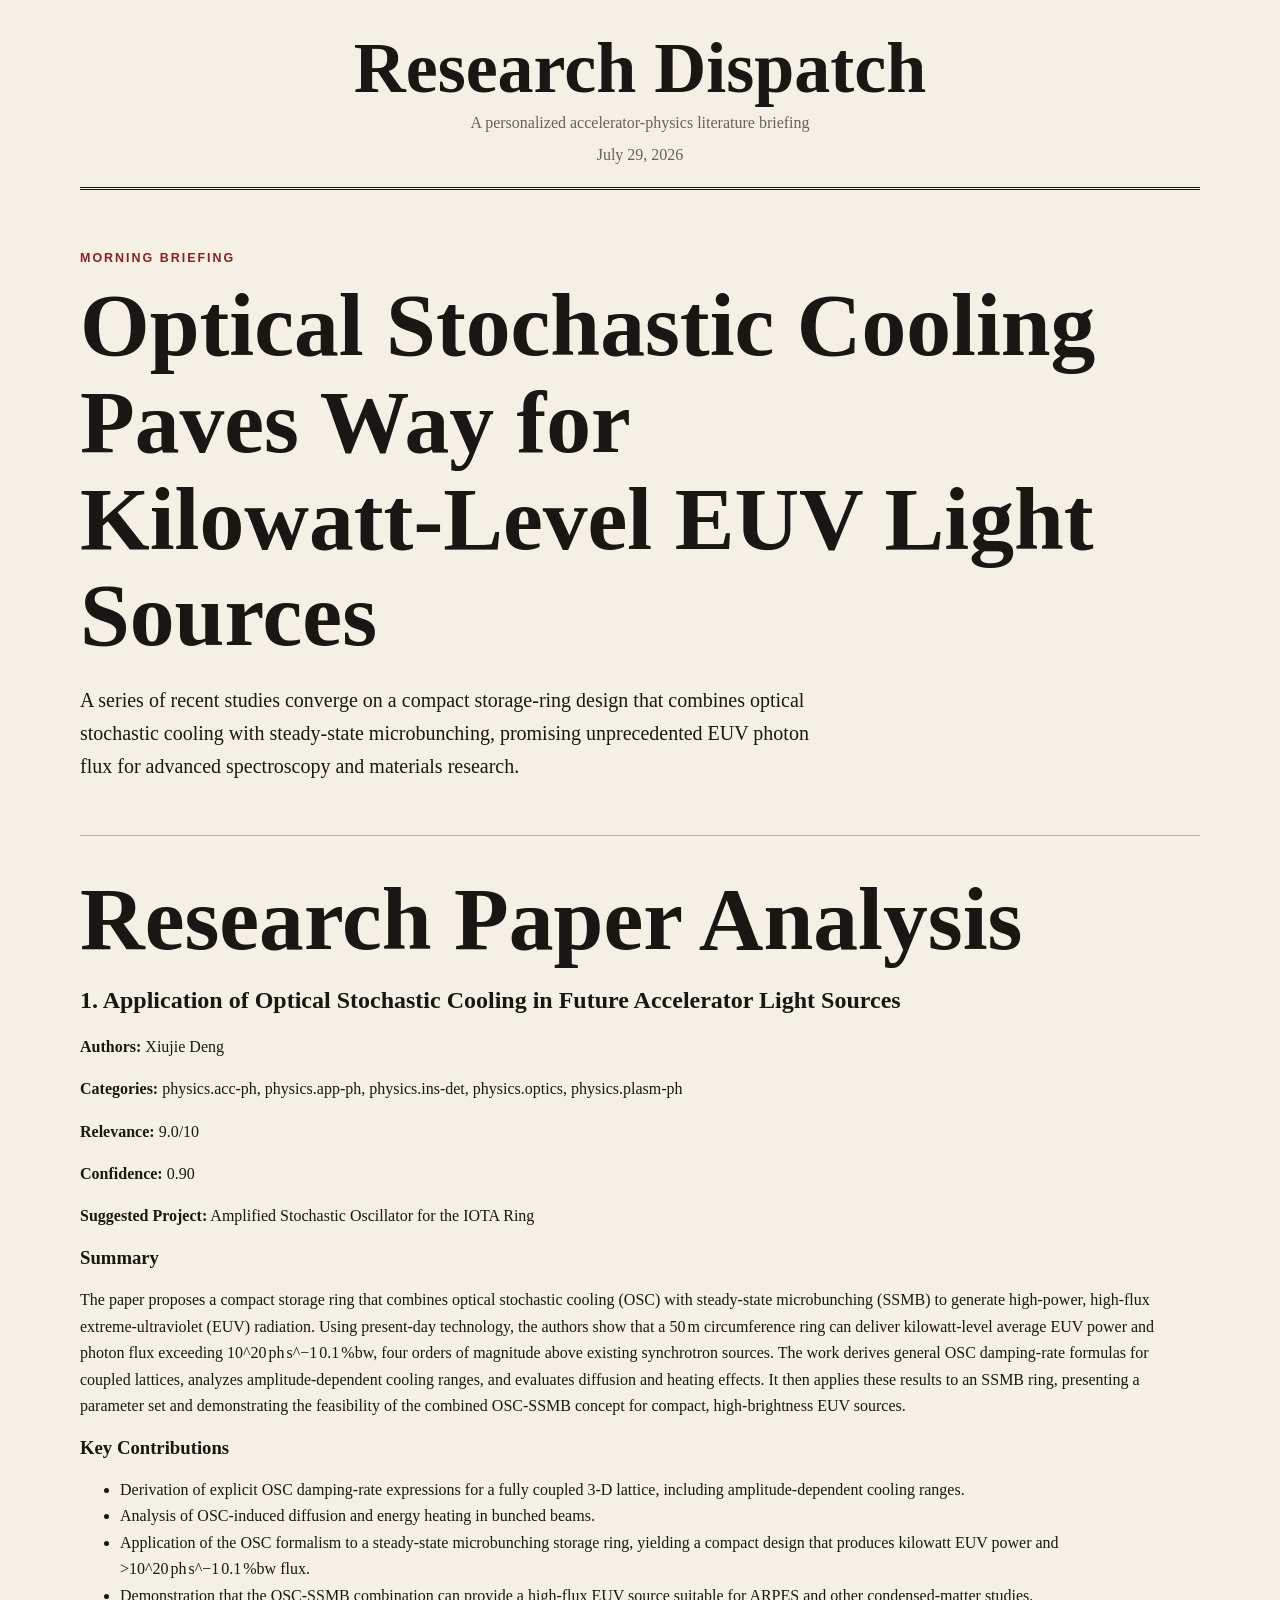
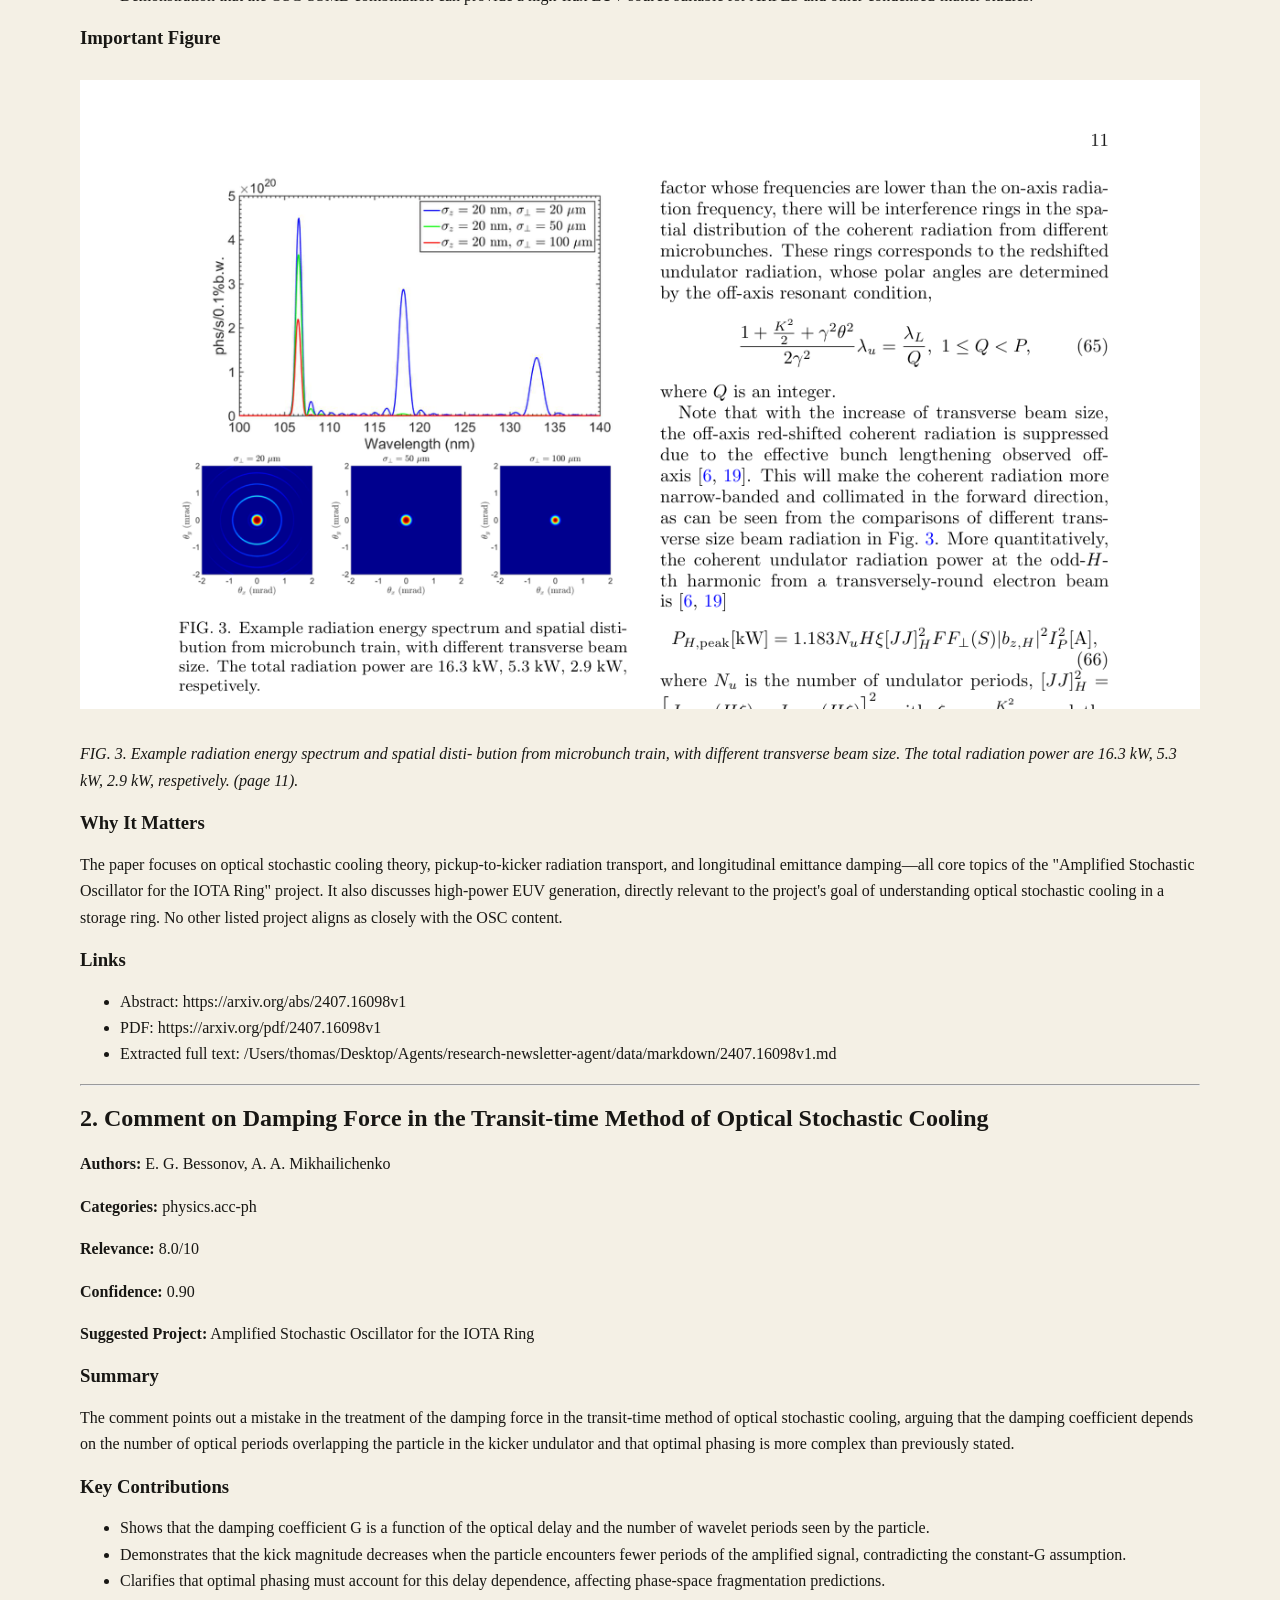
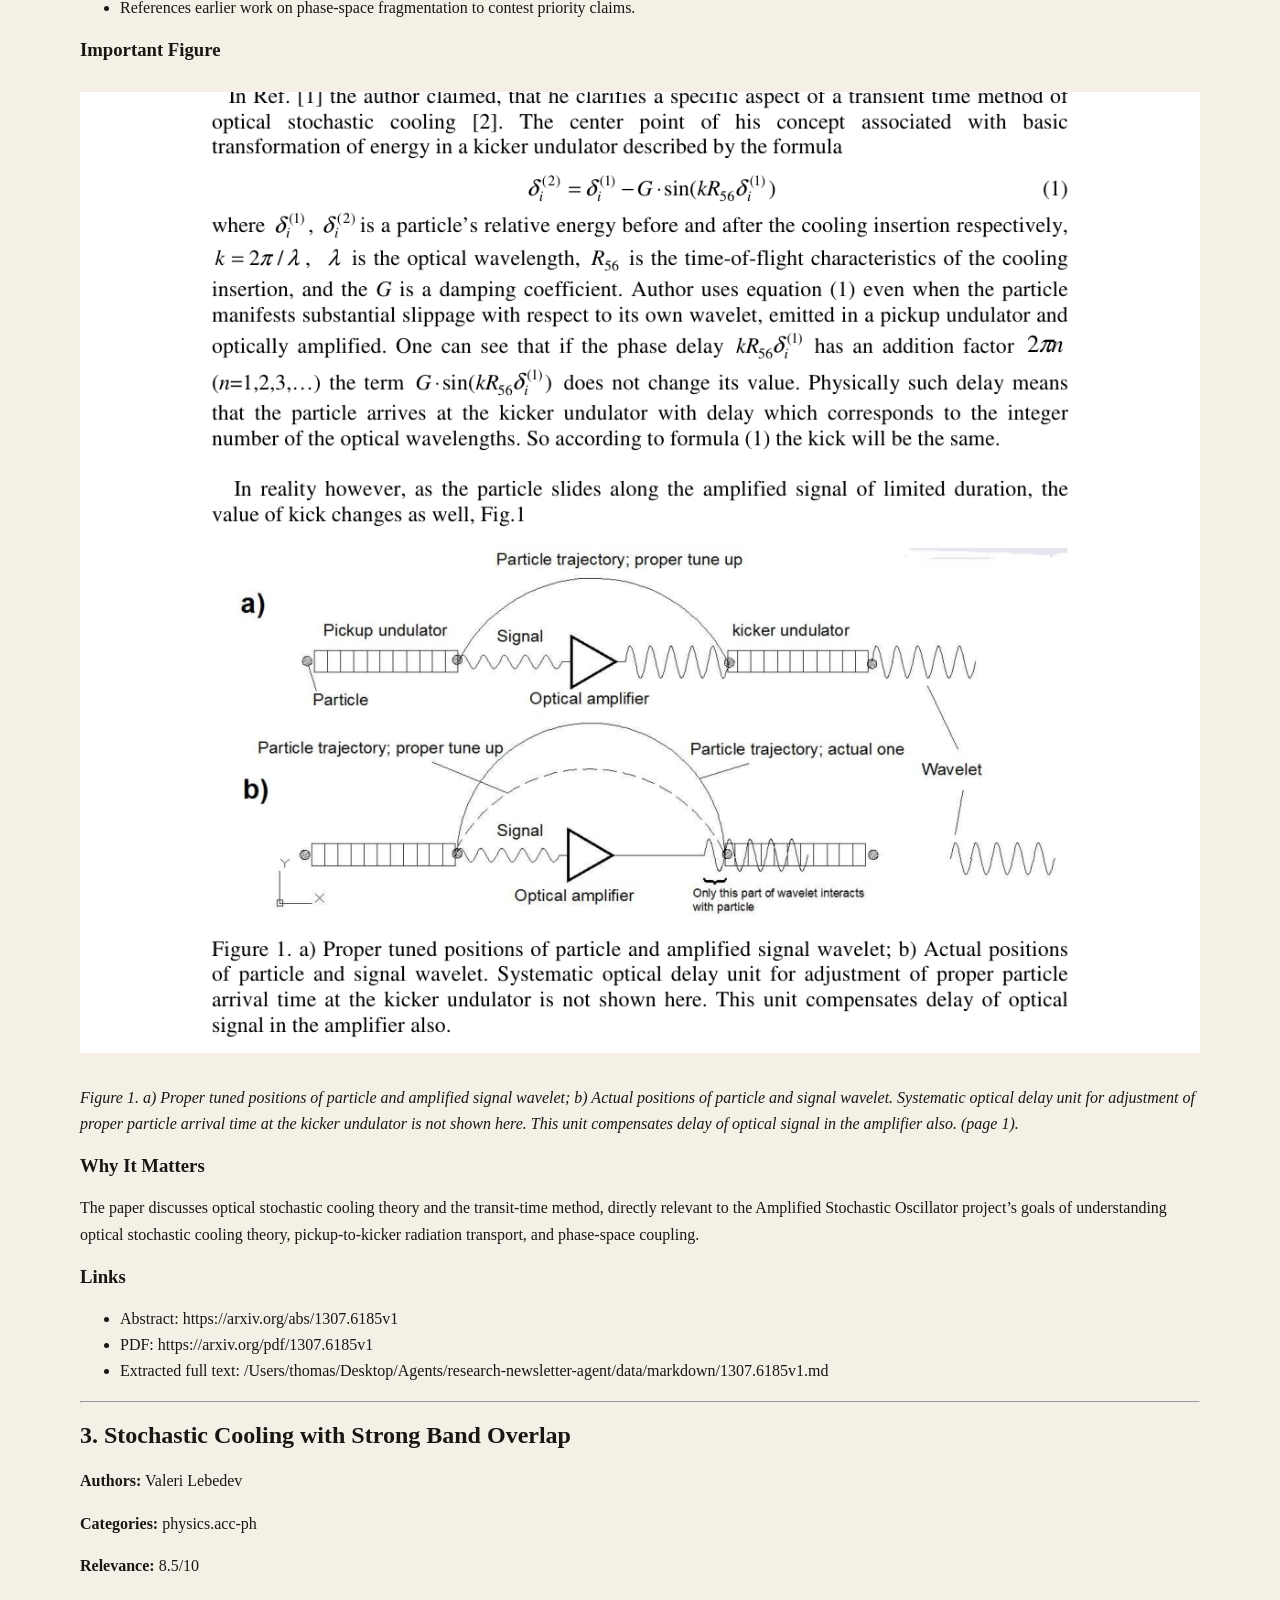
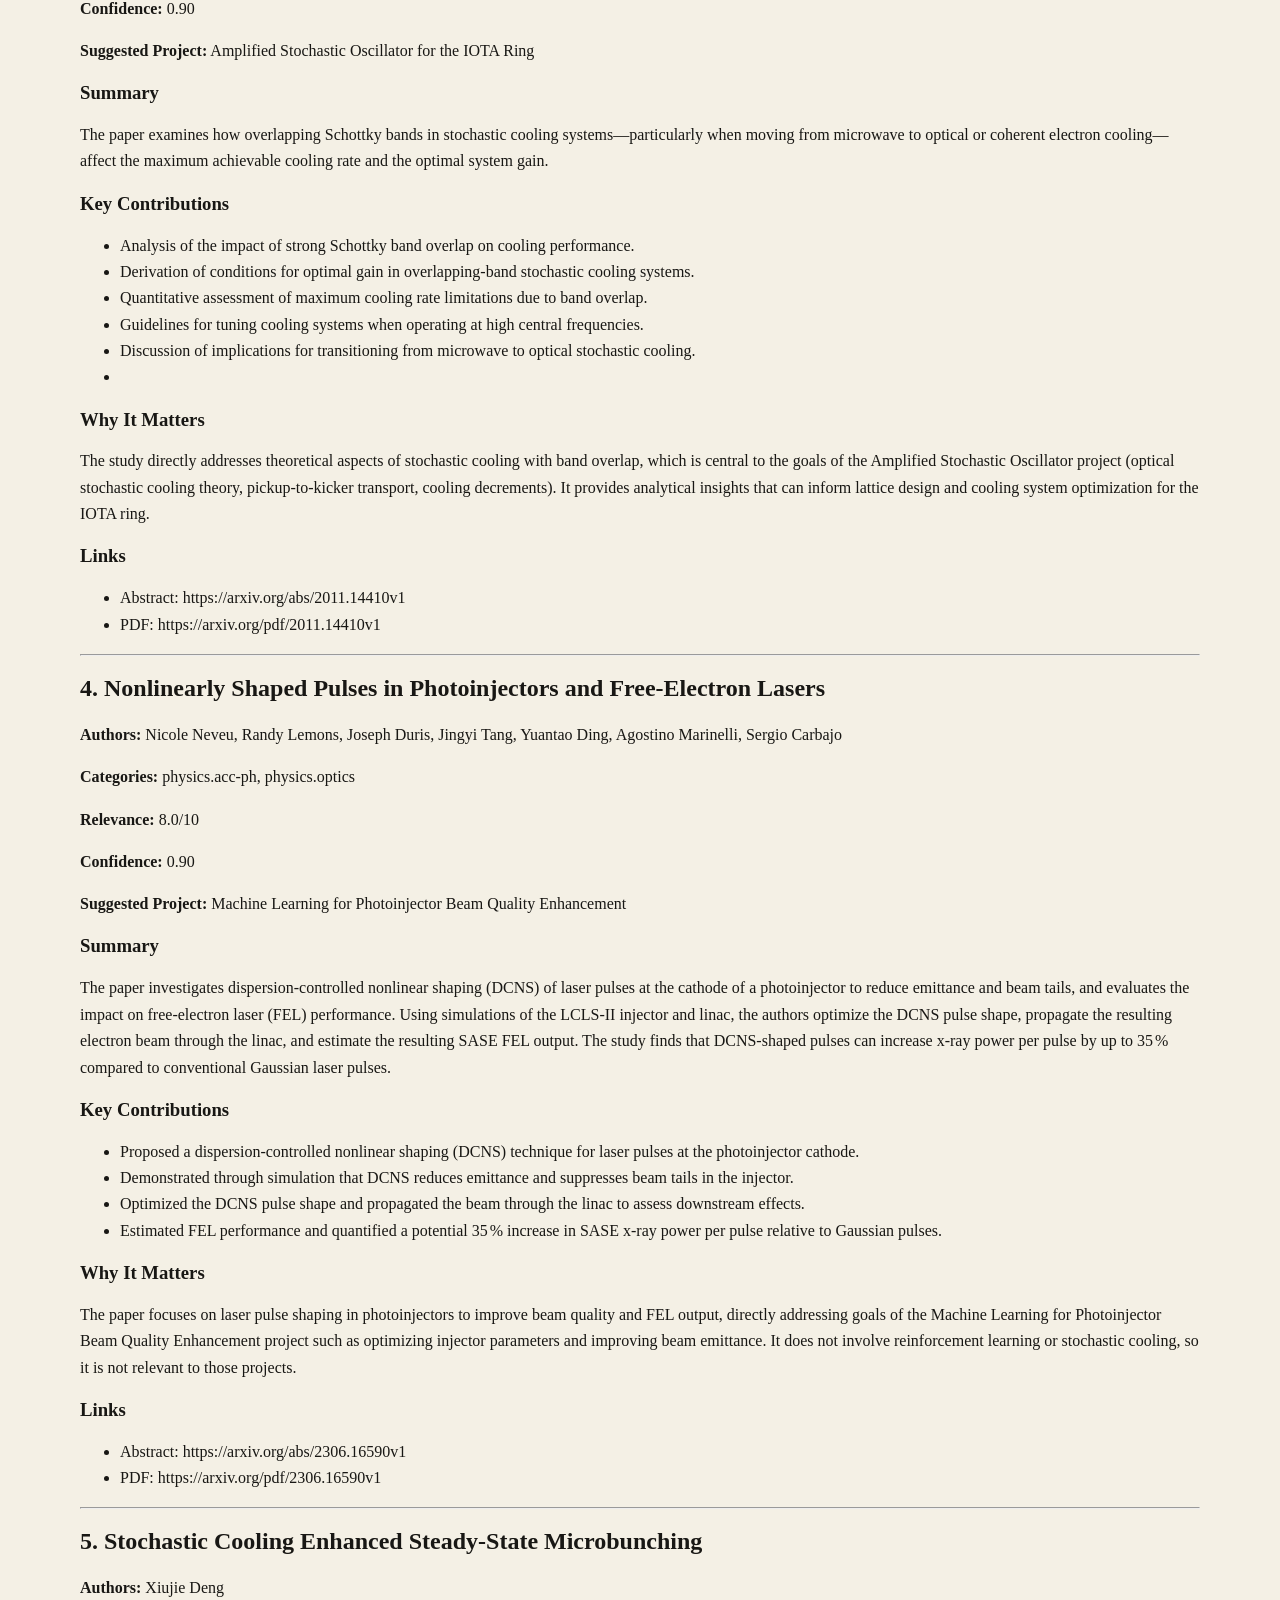
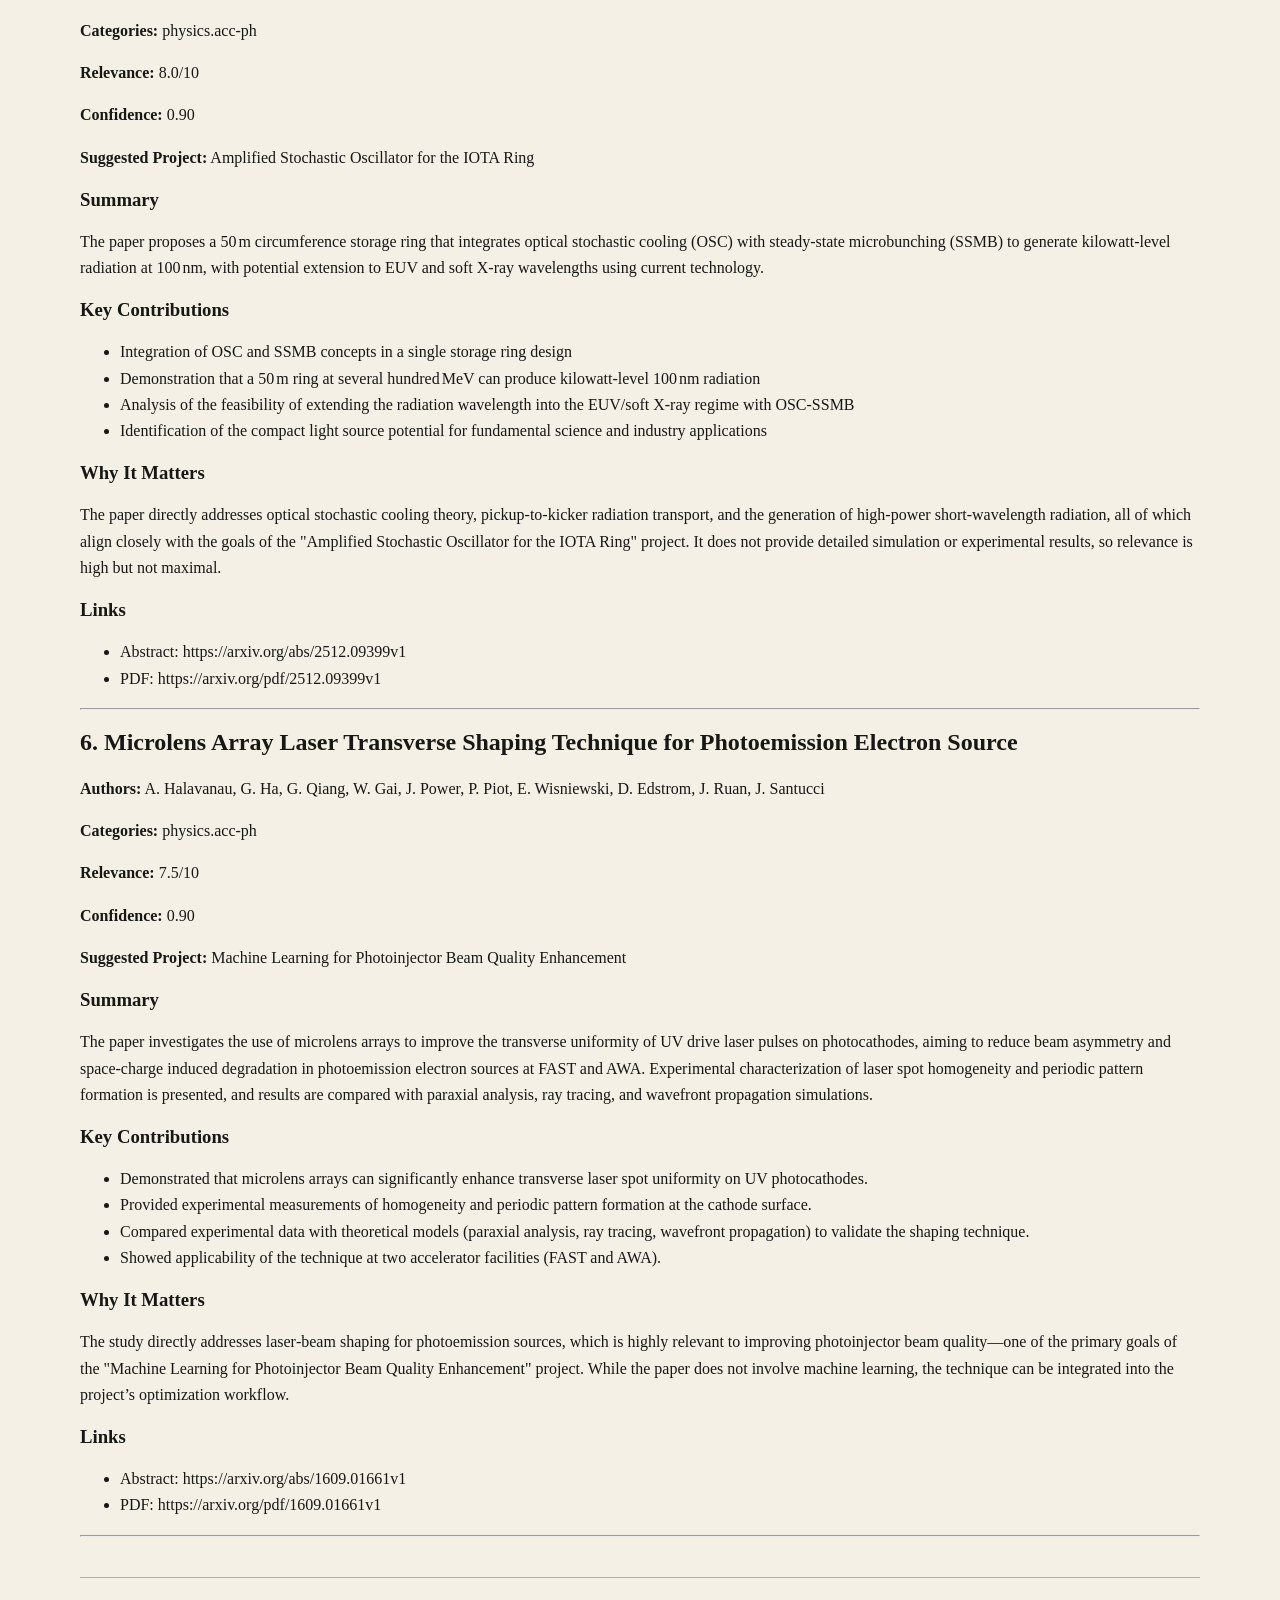
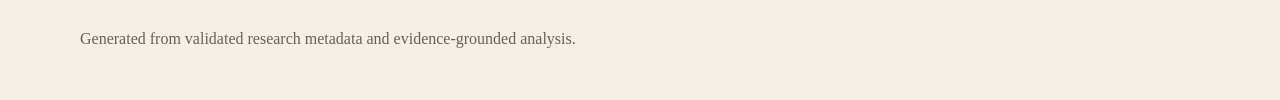
==== newsletter/index.html @ b687a122 "Publish research newsletter" ====
<!doctype html>
<html lang="en">
<head>
  <meta charset="utf-8">
  <meta name="viewport" content="width=device-width, initial-scale=1">
  <meta name="description" content="A series of recent studies converge on a compact storage‑ring design that combines optical stochastic cooling with steady‑state microbunching, promising unprecedented EUV photon flux for advanced spectroscopy and materials research.">
  <title>Optical Stochastic Cooling Paves Way for Kilowatt‑Level EUV Light Sources — Research Dispatch</title>
  <link rel="stylesheet" href="assets/themes/newsprint.css">
</head>
<body class="layout-briefing">
  <header class="masthead">
    <a class="publication-name" href="index.html">Research Dispatch</a>
    <p>A personalized accelerator-physics literature briefing</p>
    <time datetime="2026-07-29">July 29, 2026</time>
  </header>
  <main>
    
<section class="briefing-heading">
  <p class="kicker">Morning Briefing</p>
  <h1>Optical Stochastic Cooling Paves Way for Kilowatt‑Level EUV Light Sources</h1>
  <p class="deck">A series of recent studies converge on a compact storage‑ring design that combines optical stochastic cooling with steady‑state microbunching, promising unprecedented EUV photon flux for advanced spectroscopy and materials research.</p>
</section>
<article class="report-content briefing-report"><h1>Research Paper Analysis</h1>
<h2>1. Application of Optical Stochastic Cooling in Future Accelerator Light Sources</h2>
<p><strong>Authors:</strong> Xiujie Deng</p>
<p><strong>Categories:</strong> physics.acc-ph, physics.app-ph, physics.ins-det, physics.optics, physics.plasm-ph</p>
<p><strong>Relevance:</strong> 9.0/10</p>
<p><strong>Confidence:</strong> 0.90</p>
<p><strong>Suggested Project:</strong> Amplified Stochastic Oscillator for the IOTA Ring</p>
<h3>Summary</h3>
<p>The paper proposes a compact storage ring that combines optical stochastic cooling (OSC) with steady‑state microbunching (SSMB) to generate high‑power, high‑flux extreme‑ultraviolet (EUV) radiation. Using present‑day technology, the authors show that a 50 m circumference ring can deliver kilowatt‑level average EUV power and photon flux exceeding 10^20 ph s^−1 0.1 %bw, four orders of magnitude above existing synchrotron sources. The work derives general OSC damping‑rate formulas for coupled lattices, analyzes amplitude‑dependent cooling ranges, and evaluates diffusion and heating effects. It then applies these results to an SSMB ring, presenting a parameter set and demonstrating the feasibility of the combined OSC‑SSMB concept for compact, high‑brightness EUV sources.</p>
<h3>Key Contributions</h3>
<ul>
<li>Derivation of explicit OSC damping‑rate expressions for a fully coupled 3‑D lattice, including amplitude‑dependent cooling ranges.</li>
<li>Analysis of OSC‑induced diffusion and energy heating in bunched beams.</li>
<li>Application of the OSC formalism to a steady‑state microbunching storage ring, yielding a compact design that produces kilowatt EUV power and &gt;10^20 ph s^−1 0.1 %bw flux.</li>
<li>Demonstration that the OSC‑SSMB combination can provide a high‑flux EUV source suitable for ARPES and other condensed‑matter studies.</li>
</ul>
<h3>Important Figure</h3>
<p><img alt="FIG. 3. Example radiation energy spectrum and spatial disti- bution from microbunch train, with different transverse beam size. The total radiation power are 16.3 kW, 5.3 kW, 2.9 kW, respetively." src="assets/2407.16098v1/important_figure.png" /></p>
<p><em>FIG. 3. Example radiation energy spectrum and spatial disti- bution from microbunch train, with different transverse beam size. The total radiation power are 16.3 kW, 5.3 kW, 2.9 kW, respetively. (page 11).</em></p>
<h3>Why It Matters</h3>
<p>The paper focuses on optical stochastic cooling theory, pickup‑to‑kicker radiation transport, and longitudinal emittance damping—all core topics of the &quot;Amplified Stochastic Oscillator for the IOTA Ring&quot; project. It also discusses high‑power EUV generation, directly relevant to the project&#x27;s goal of understanding optical stochastic cooling in a storage ring. No other listed project aligns as closely with the OSC content.</p>
<h3>Links</h3>
<ul>
<li>Abstract: https://arxiv.org/abs/2407.16098v1</li>
<li>PDF: https://arxiv.org/pdf/2407.16098v1</li>
<li>Extracted full text: /Users/thomas/Desktop/Agents/research-newsletter-agent/data/markdown/2407.16098v1.md</li>
</ul>
<hr />
<h2>2. Comment on Damping Force in the Transit-time Method of Optical Stochastic Cooling</h2>
<p><strong>Authors:</strong> E. G. Bessonov, A. A. Mikhailichenko</p>
<p><strong>Categories:</strong> physics.acc-ph</p>
<p><strong>Relevance:</strong> 8.0/10</p>
<p><strong>Confidence:</strong> 0.90</p>
<p><strong>Suggested Project:</strong> Amplified Stochastic Oscillator for the IOTA Ring</p>
<h3>Summary</h3>
<p>The comment points out a mistake in the treatment of the damping force in the transit‑time method of optical stochastic cooling, arguing that the damping coefficient depends on the number of optical periods overlapping the particle in the kicker undulator and that optimal phasing is more complex than previously stated.</p>
<h3>Key Contributions</h3>
<ul>
<li>Shows that the damping coefficient G is a function of the optical delay and the number of wavelet periods seen by the particle.</li>
<li>Demonstrates that the kick magnitude decreases when the particle encounters fewer periods of the amplified signal, contradicting the constant‑G assumption.</li>
<li>Clarifies that optimal phasing must account for this delay dependence, affecting phase‑space fragmentation predictions.</li>
<li>References earlier work on phase‑space fragmentation to contest priority claims.</li>
</ul>
<h3>Important Figure</h3>
<p><img alt="Figure 1. a) Proper tuned positions of particle and amplified signal wavelet; b) Actual positions of particle and signal wavelet. Systematic optical delay unit for adjustment of proper particle arrival time at the kicker undulator is not shown here. This unit compensates delay of optical signal in the amplifier also." src="assets/1307.6185v1/important_figure.png" /></p>
<p><em>Figure 1. a) Proper tuned positions of particle and amplified signal wavelet; b) Actual positions of particle and signal wavelet. Systematic optical delay unit for adjustment of proper particle arrival time at the kicker undulator is not shown here. This unit compensates delay of optical signal in the amplifier also. (page 1).</em></p>
<h3>Why It Matters</h3>
<p>The paper discusses optical stochastic cooling theory and the transit‑time method, directly relevant to the Amplified Stochastic Oscillator project’s goals of understanding optical stochastic cooling theory, pickup‑to‑kicker radiation transport, and phase‑space coupling.</p>
<h3>Links</h3>
<ul>
<li>Abstract: https://arxiv.org/abs/1307.6185v1</li>
<li>PDF: https://arxiv.org/pdf/1307.6185v1</li>
<li>Extracted full text: /Users/thomas/Desktop/Agents/research-newsletter-agent/data/markdown/1307.6185v1.md</li>
</ul>
<hr />
<h2>3. Stochastic Cooling with Strong Band Overlap</h2>
<p><strong>Authors:</strong> Valeri Lebedev</p>
<p><strong>Categories:</strong> physics.acc-ph</p>
<p><strong>Relevance:</strong> 8.5/10</p>
<p><strong>Confidence:</strong> 0.90</p>
<p><strong>Suggested Project:</strong> Amplified Stochastic Oscillator for the IOTA Ring</p>
<h3>Summary</h3>
<p>The paper examines how overlapping Schottky bands in stochastic cooling systems—particularly when moving from microwave to optical or coherent electron cooling—affect the maximum achievable cooling rate and the optimal system gain.</p>
<h3>Key Contributions</h3>
<ul>
<li>Analysis of the impact of strong Schottky band overlap on cooling performance.</li>
<li>Derivation of conditions for optimal gain in overlapping-band stochastic cooling systems.</li>
<li>Quantitative assessment of maximum cooling rate limitations due to band overlap.</li>
<li>Guidelines for tuning cooling systems when operating at high central frequencies.</li>
<li>Discussion of implications for transitioning from microwave to optical stochastic cooling.</li>
<li></li>
</ul>
<h3>Why It Matters</h3>
<p>The study directly addresses theoretical aspects of stochastic cooling with band overlap, which is central to the goals of the Amplified Stochastic Oscillator project (optical stochastic cooling theory, pickup‑to‑kicker transport, cooling decrements). It provides analytical insights that can inform lattice design and cooling system optimization for the IOTA ring.</p>
<h3>Links</h3>
<ul>
<li>Abstract: https://arxiv.org/abs/2011.14410v1</li>
<li>PDF: https://arxiv.org/pdf/2011.14410v1</li>
</ul>
<hr />
<h2>4. Nonlinearly Shaped Pulses in Photoinjectors and Free-Electron Lasers</h2>
<p><strong>Authors:</strong> Nicole Neveu, Randy Lemons, Joseph Duris, Jingyi Tang, Yuantao Ding, Agostino Marinelli, Sergio Carbajo</p>
<p><strong>Categories:</strong> physics.acc-ph, physics.optics</p>
<p><strong>Relevance:</strong> 8.0/10</p>
<p><strong>Confidence:</strong> 0.90</p>
<p><strong>Suggested Project:</strong> Machine Learning for Photoinjector Beam Quality Enhancement</p>
<h3>Summary</h3>
<p>The paper investigates dispersion‑controlled nonlinear shaping (DCNS) of laser pulses at the cathode of a photoinjector to reduce emittance and beam tails, and evaluates the impact on free‑electron laser (FEL) performance. Using simulations of the LCLS‑II injector and linac, the authors optimize the DCNS pulse shape, propagate the resulting electron beam through the linac, and estimate the resulting SASE FEL output. The study finds that DCNS‑shaped pulses can increase x‑ray power per pulse by up to 35 % compared to conventional Gaussian laser pulses.</p>
<h3>Key Contributions</h3>
<ul>
<li>Proposed a dispersion‑controlled nonlinear shaping (DCNS) technique for laser pulses at the photoinjector cathode.</li>
<li>Demonstrated through simulation that DCNS reduces emittance and suppresses beam tails in the injector.</li>
<li>Optimized the DCNS pulse shape and propagated the beam through the linac to assess downstream effects.</li>
<li>Estimated FEL performance and quantified a potential 35 % increase in SASE x‑ray power per pulse relative to Gaussian pulses.</li>
</ul>
<h3>Why It Matters</h3>
<p>The paper focuses on laser pulse shaping in photoinjectors to improve beam quality and FEL output, directly addressing goals of the Machine Learning for Photoinjector Beam Quality Enhancement project such as optimizing injector parameters and improving beam emittance. It does not involve reinforcement learning or stochastic cooling, so it is not relevant to those projects.</p>
<h3>Links</h3>
<ul>
<li>Abstract: https://arxiv.org/abs/2306.16590v1</li>
<li>PDF: https://arxiv.org/pdf/2306.16590v1</li>
</ul>
<hr />
<h2>5. Stochastic Cooling Enhanced Steady-State Microbunching</h2>
<p><strong>Authors:</strong> Xiujie Deng</p>
<p><strong>Categories:</strong> physics.acc-ph</p>
<p><strong>Relevance:</strong> 8.0/10</p>
<p><strong>Confidence:</strong> 0.90</p>
<p><strong>Suggested Project:</strong> Amplified Stochastic Oscillator for the IOTA Ring</p>
<h3>Summary</h3>
<p>The paper proposes a 50 m circumference storage ring that integrates optical stochastic cooling (OSC) with steady‑state microbunching (SSMB) to generate kilowatt‑level radiation at 100 nm, with potential extension to EUV and soft X‑ray wavelengths using current technology.</p>
<h3>Key Contributions</h3>
<ul>
<li>Integration of OSC and SSMB concepts in a single storage ring design</li>
<li>Demonstration that a 50 m ring at several hundred MeV can produce kilowatt‑level 100 nm radiation</li>
<li>Analysis of the feasibility of extending the radiation wavelength into the EUV/soft X‑ray regime with OSC‑SSMB</li>
<li>Identification of the compact light source potential for fundamental science and industry applications</li>
</ul>
<h3>Why It Matters</h3>
<p>The paper directly addresses optical stochastic cooling theory, pickup‑to‑kicker radiation transport, and the generation of high‑power short‑wavelength radiation, all of which align closely with the goals of the &quot;Amplified Stochastic Oscillator for the IOTA Ring&quot; project. It does not provide detailed simulation or experimental results, so relevance is high but not maximal.</p>
<h3>Links</h3>
<ul>
<li>Abstract: https://arxiv.org/abs/2512.09399v1</li>
<li>PDF: https://arxiv.org/pdf/2512.09399v1</li>
</ul>
<hr />
<h2>6. Microlens Array Laser Transverse Shaping Technique for Photoemission Electron Source</h2>
<p><strong>Authors:</strong> A. Halavanau, G. Ha, G. Qiang, W. Gai, J. Power, P. Piot, E. Wisniewski, D. Edstrom, J. Ruan, J. Santucci</p>
<p><strong>Categories:</strong> physics.acc-ph</p>
<p><strong>Relevance:</strong> 7.5/10</p>
<p><strong>Confidence:</strong> 0.90</p>
<p><strong>Suggested Project:</strong> Machine Learning for Photoinjector Beam Quality Enhancement</p>
<h3>Summary</h3>
<p>The paper investigates the use of microlens arrays to improve the transverse uniformity of UV drive laser pulses on photocathodes, aiming to reduce beam asymmetry and space‑charge induced degradation in photoemission electron sources at FAST and AWA. Experimental characterization of laser spot homogeneity and periodic pattern formation is presented, and results are compared with paraxial analysis, ray tracing, and wavefront propagation simulations.</p>
<h3>Key Contributions</h3>
<ul>
<li>Demonstrated that microlens arrays can significantly enhance transverse laser spot uniformity on UV photocathodes.</li>
<li>Provided experimental measurements of homogeneity and periodic pattern formation at the cathode surface.</li>
<li>Compared experimental data with theoretical models (paraxial analysis, ray tracing, wavefront propagation) to validate the shaping technique.</li>
<li>Showed applicability of the technique at two accelerator facilities (FAST and AWA).</li>
</ul>
<h3>Why It Matters</h3>
<p>The study directly addresses laser‑beam shaping for photoemission sources, which is highly relevant to improving photoinjector beam quality—one of the primary goals of the &quot;Machine Learning for Photoinjector Beam Quality Enhancement&quot; project. While the paper does not involve machine learning, the technique can be integrated into the project’s optimization workflow.</p>
<h3>Links</h3>
<ul>
<li>Abstract: https://arxiv.org/abs/1609.01661v1</li>
<li>PDF: https://arxiv.org/pdf/1609.01661v1</li>
</ul>
<hr /></article>

  </main>
  <footer>
    <p>Generated from validated research metadata and evidence-grounded analysis.</p>
  </footer>
</body>
</html>
---- newsletter/assets/themes/newsprint.css ----
:root{--paper:#f4f0e5;--ink:#181714;--muted:#686158;--accent:#8d1f1f;--rule:#b8afa2;--headline:Georgia,"Times New Roman",serif;--body:Georgia,"Times New Roman",serif}
*{box-sizing:border-box}body{margin:0;background:var(--paper);color:var(--ink);font-family:var(--body);line-height:1.65}.masthead,main,footer{width:min(1120px,92vw);margin:auto}.masthead{padding:2rem 0 1.2rem;border-bottom:3px double var(--ink);text-align:center}.publication-name{color:var(--ink);font:700 clamp(2rem,6vw,4.5rem)/1 var(--headline);text-decoration:none}.masthead p,.masthead time{color:var(--muted);margin:.35rem}.edition-heading,.feature-heading,.briefing-heading{padding:3rem 0 2rem;border-bottom:1px solid var(--rule)}h1,h2,h3{font-family:var(--headline);line-height:1.08}h1{font-size:clamp(2.5rem,7vw,6rem);margin:.2rem 0}.deck{font-size:1.25rem;max-width:760px}.kicker{color:var(--accent);font:bold .78rem sans-serif;letter-spacing:.16em;text-transform:uppercase}.report-content{padding:2rem 0}.report-content img{display:block;max-width:100%;height:auto;margin:2rem auto}.report-content a{color:var(--accent)}blockquote{border-left:5px solid var(--accent);font-size:1.5rem;margin:2rem 0;padding:1rem 2rem}.classic-columns>p{max-width:760px}footer{border-top:1px solid var(--rule);color:var(--muted);padding:2rem 0}@media(min-width:900px){.classic-columns{column-count:2;column-gap:3rem}.classic-columns h1,.classic-columns h2,.classic-columns h3,.classic-columns img,.classic-columns hr{column-span:all}}
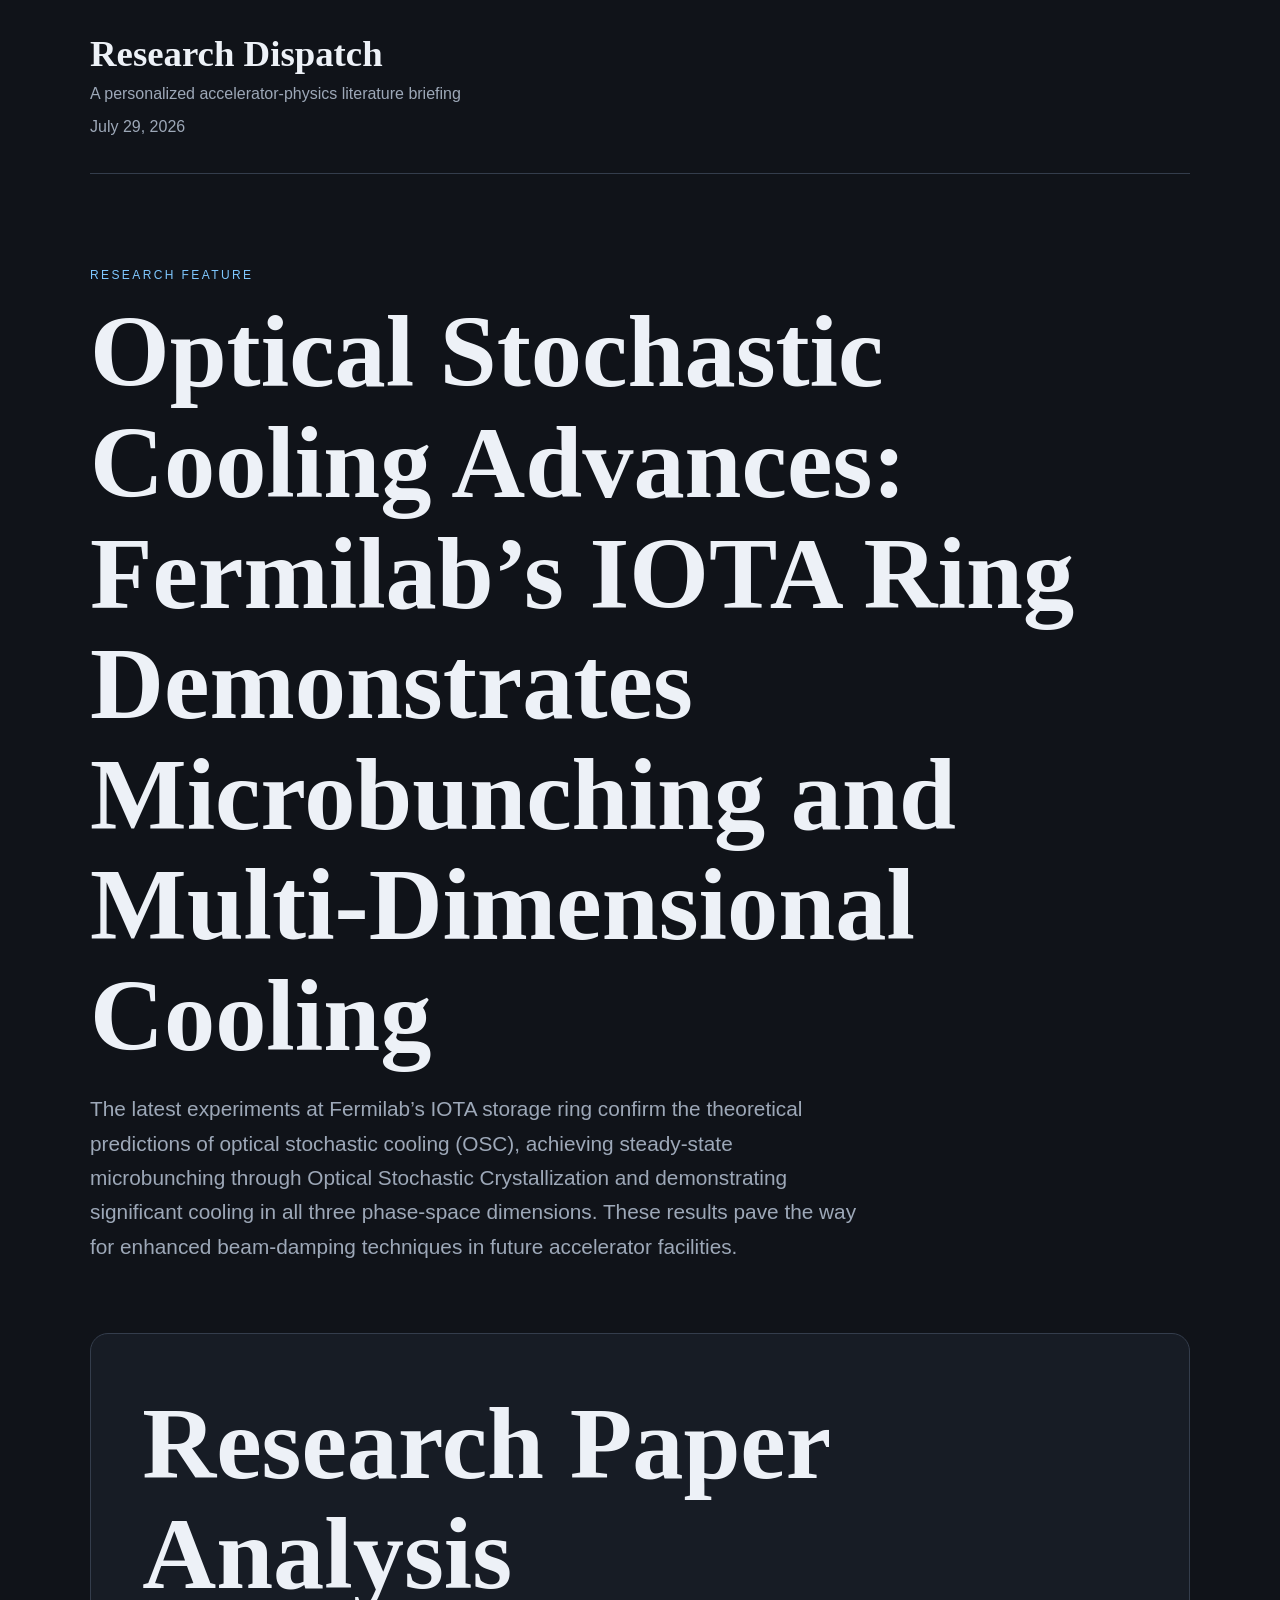
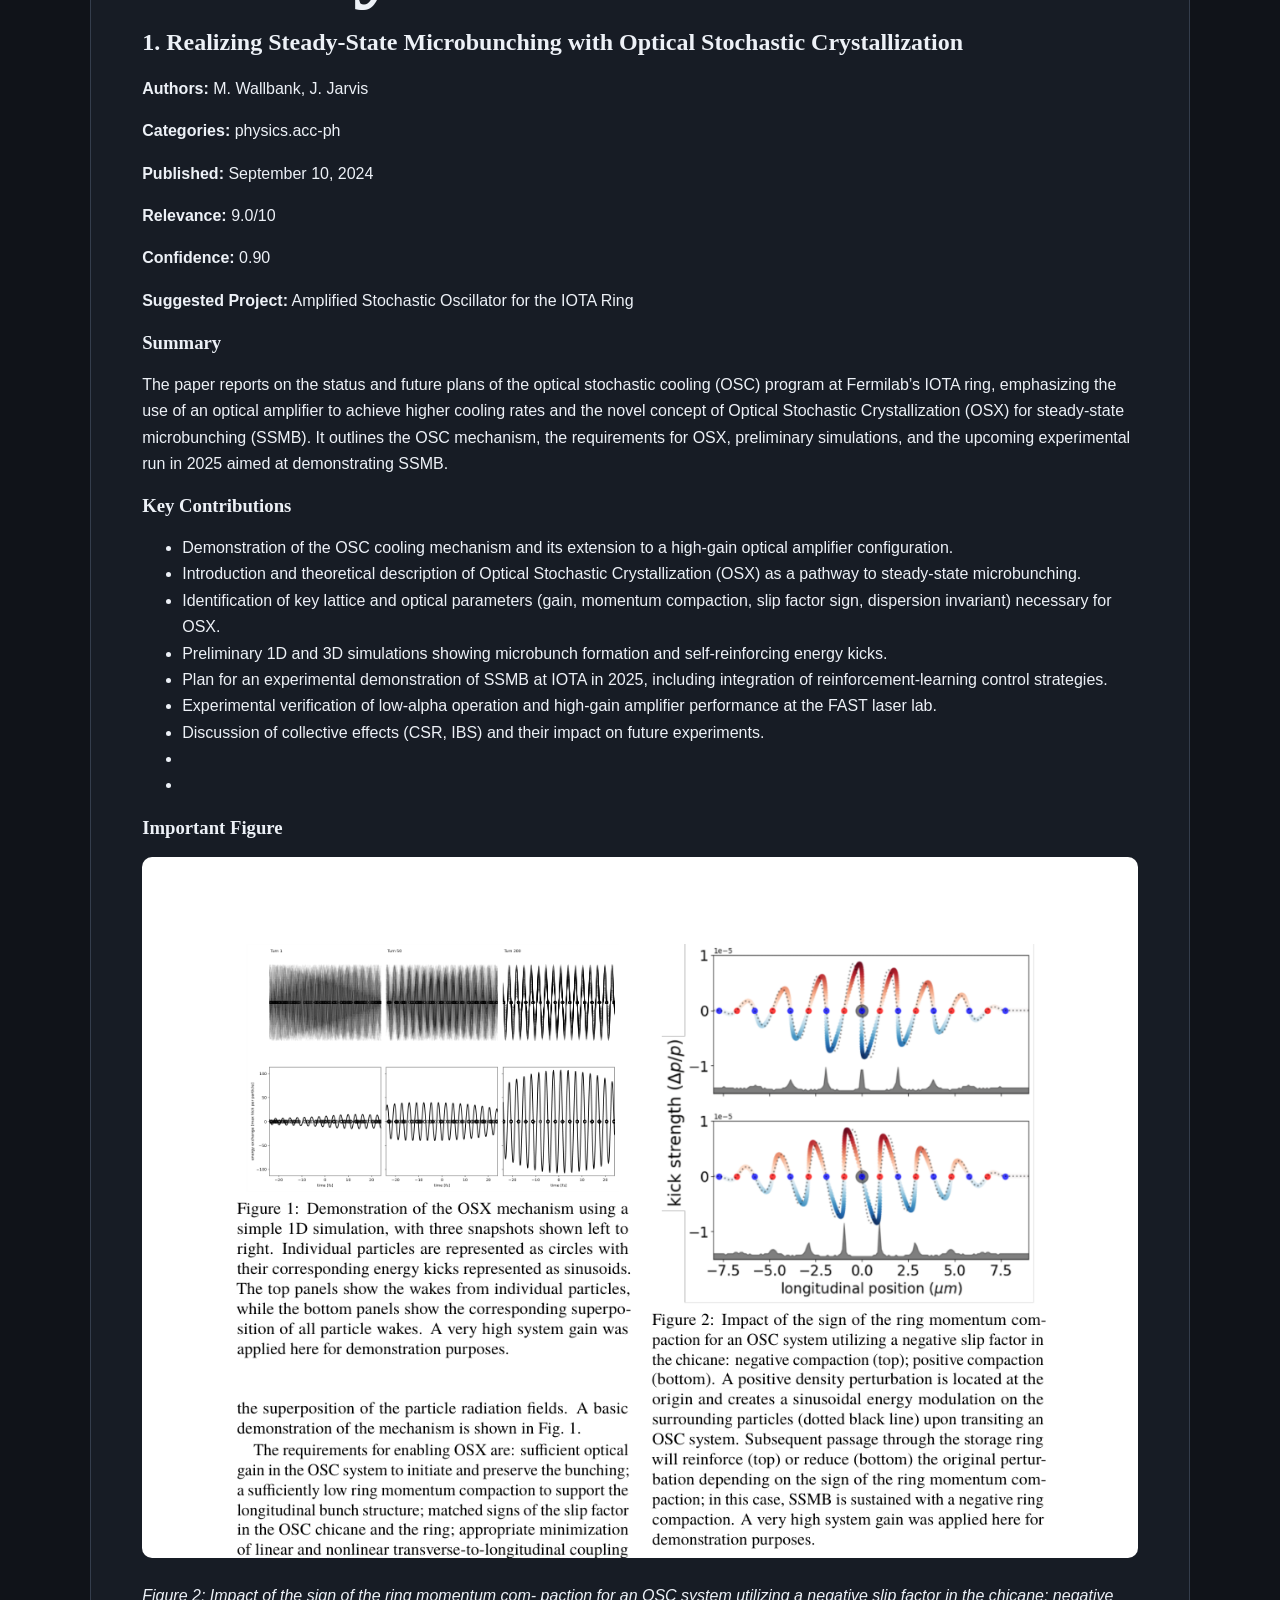
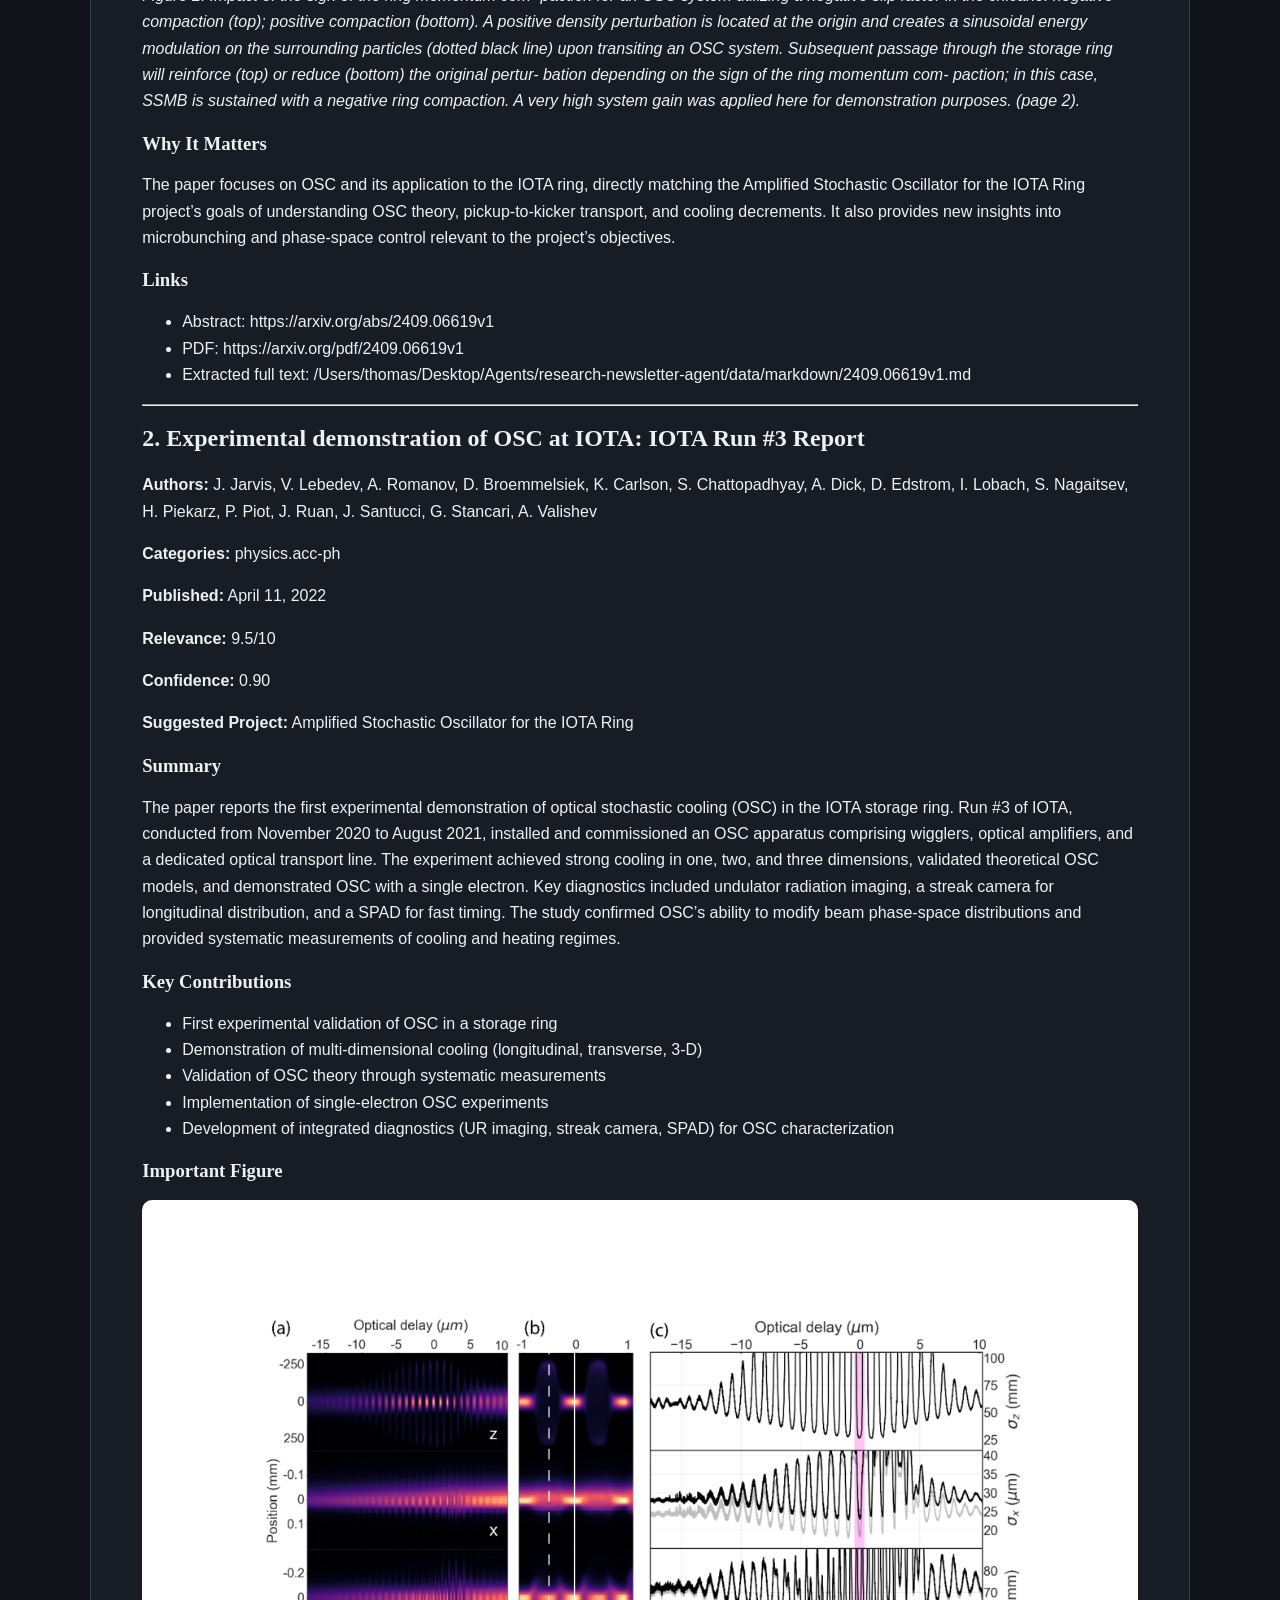
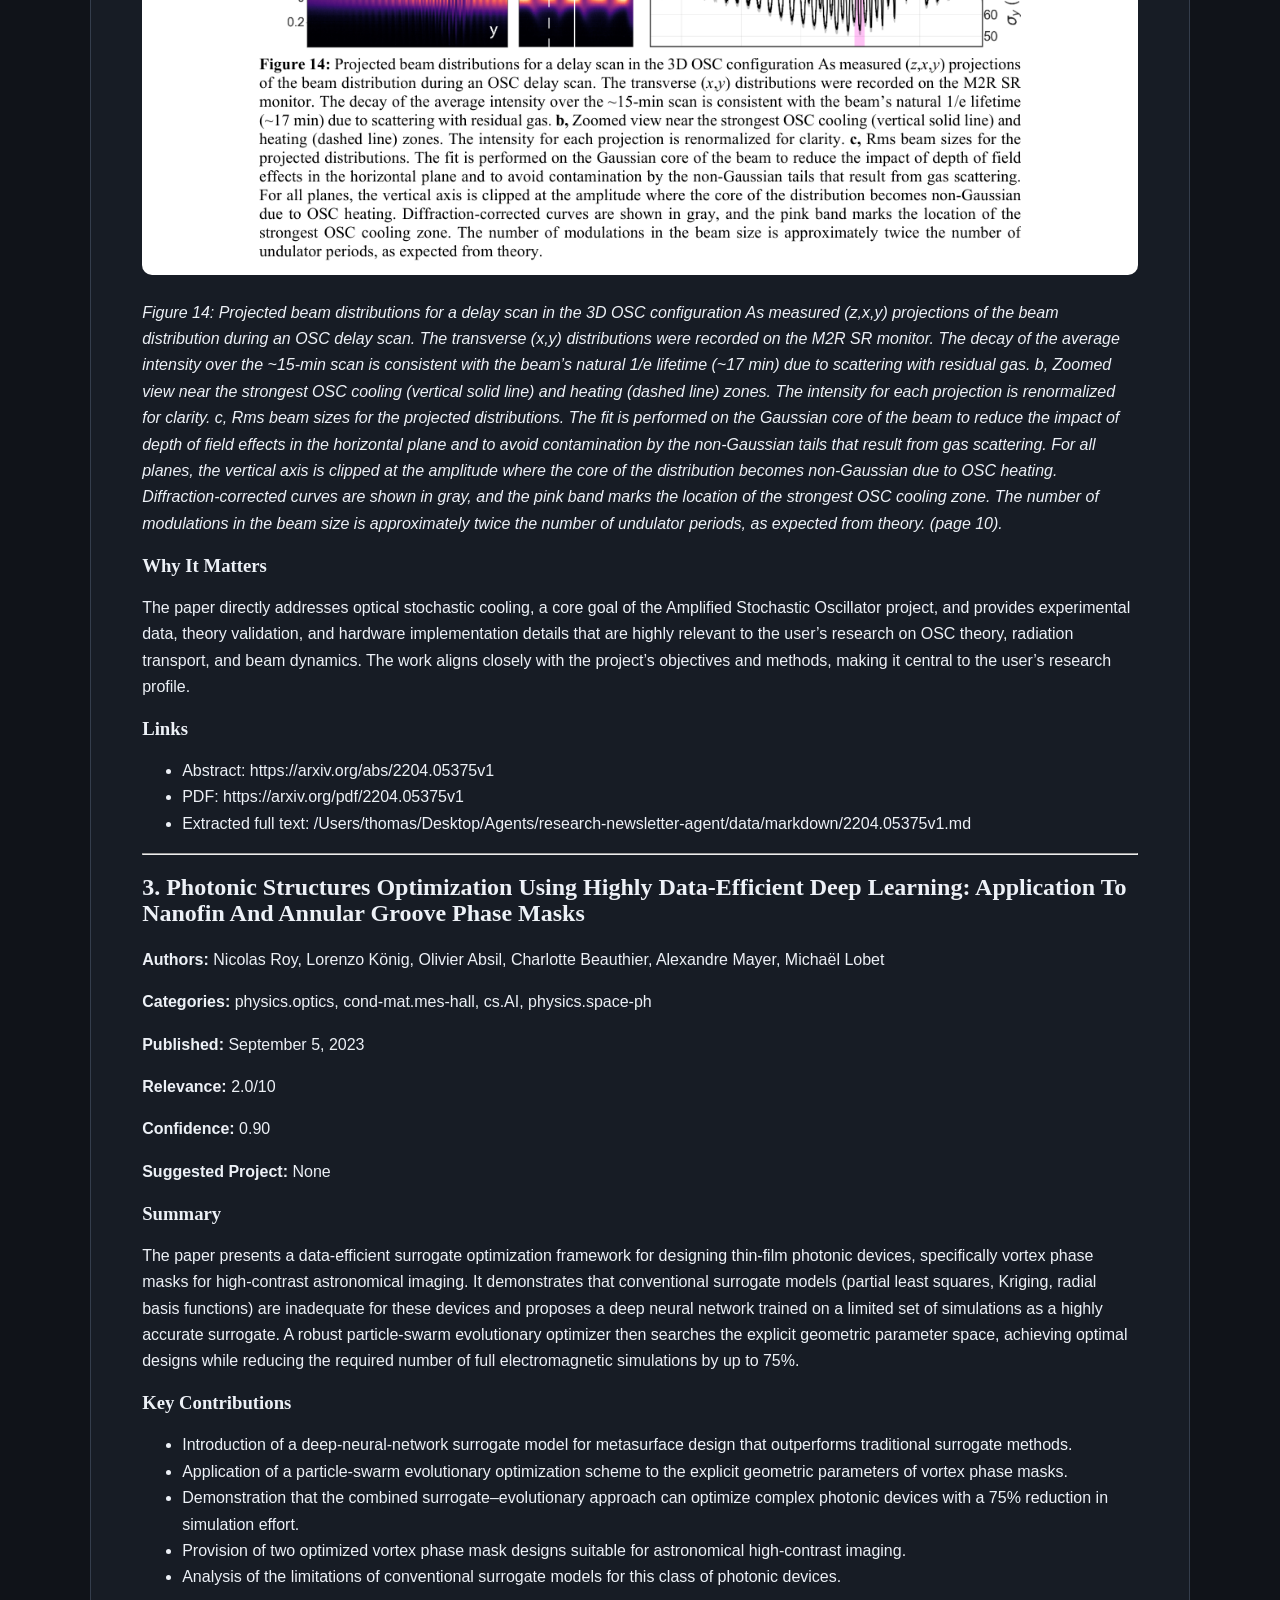
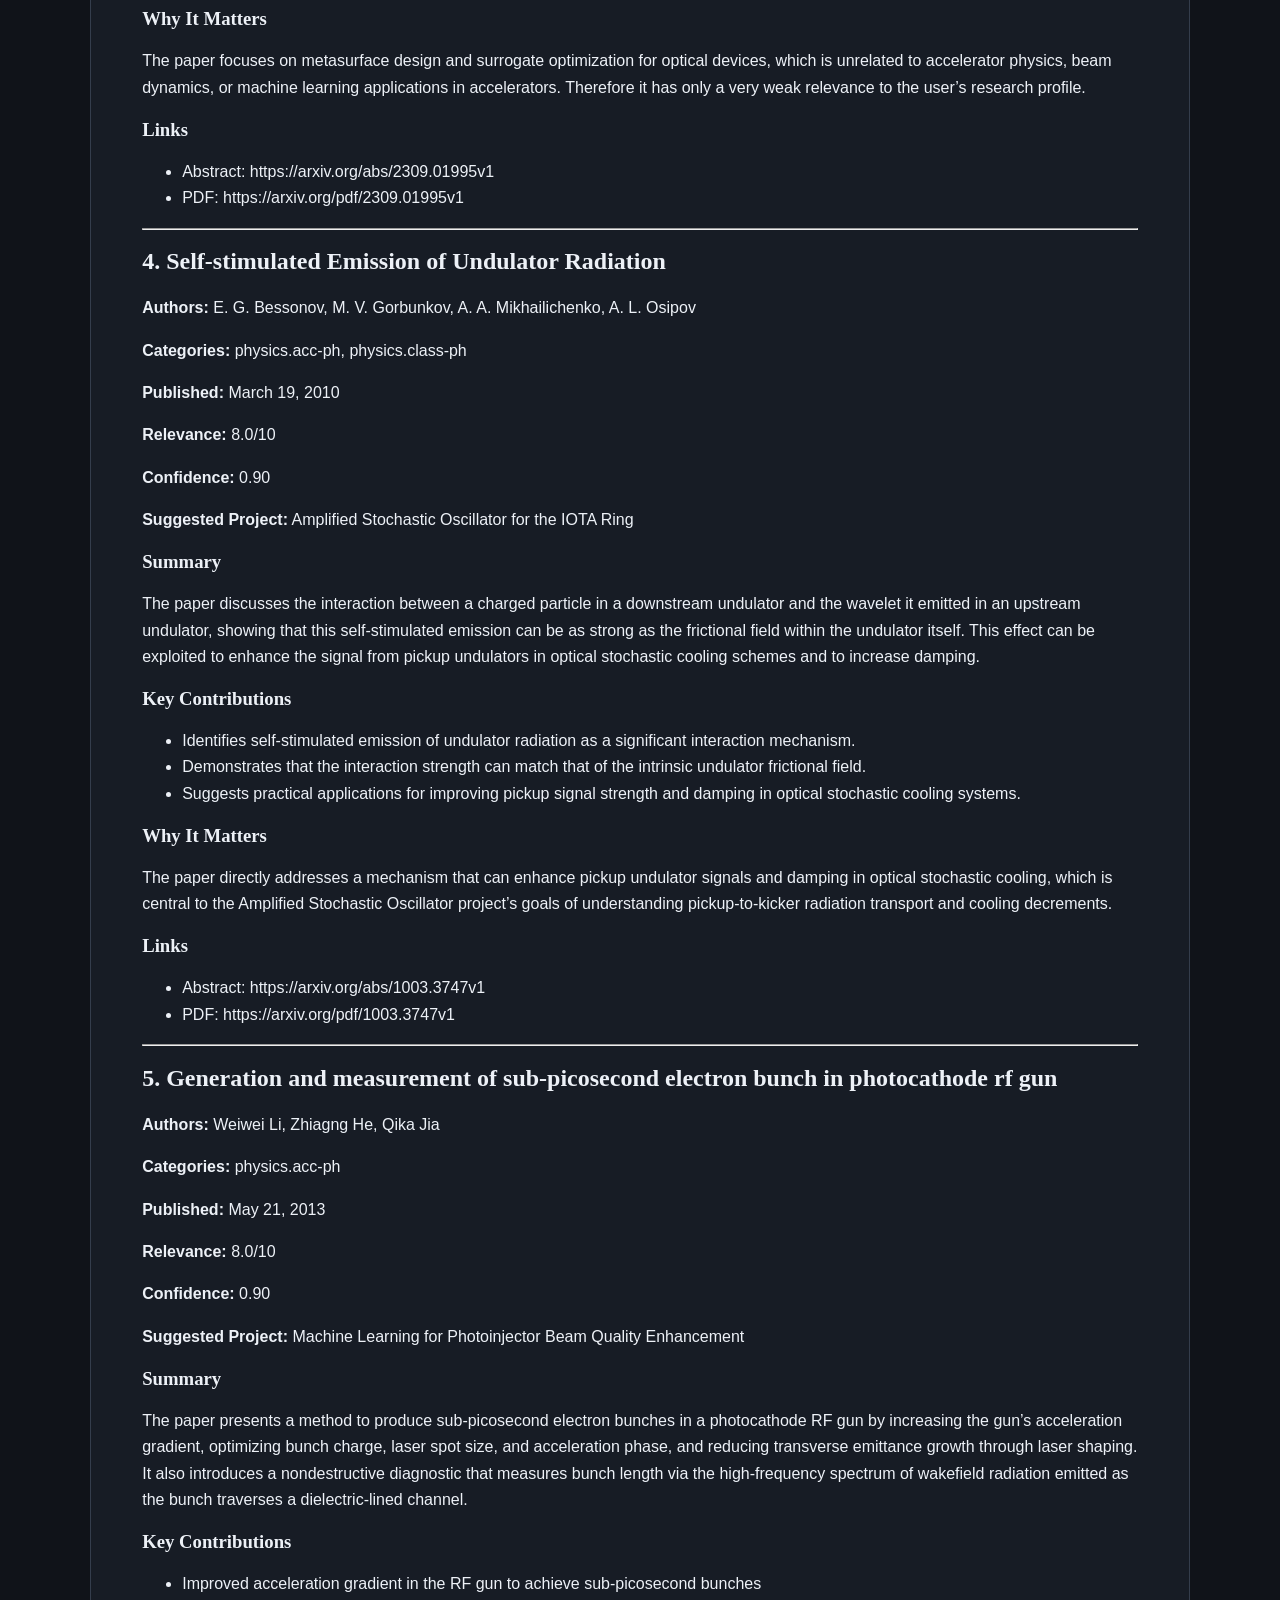
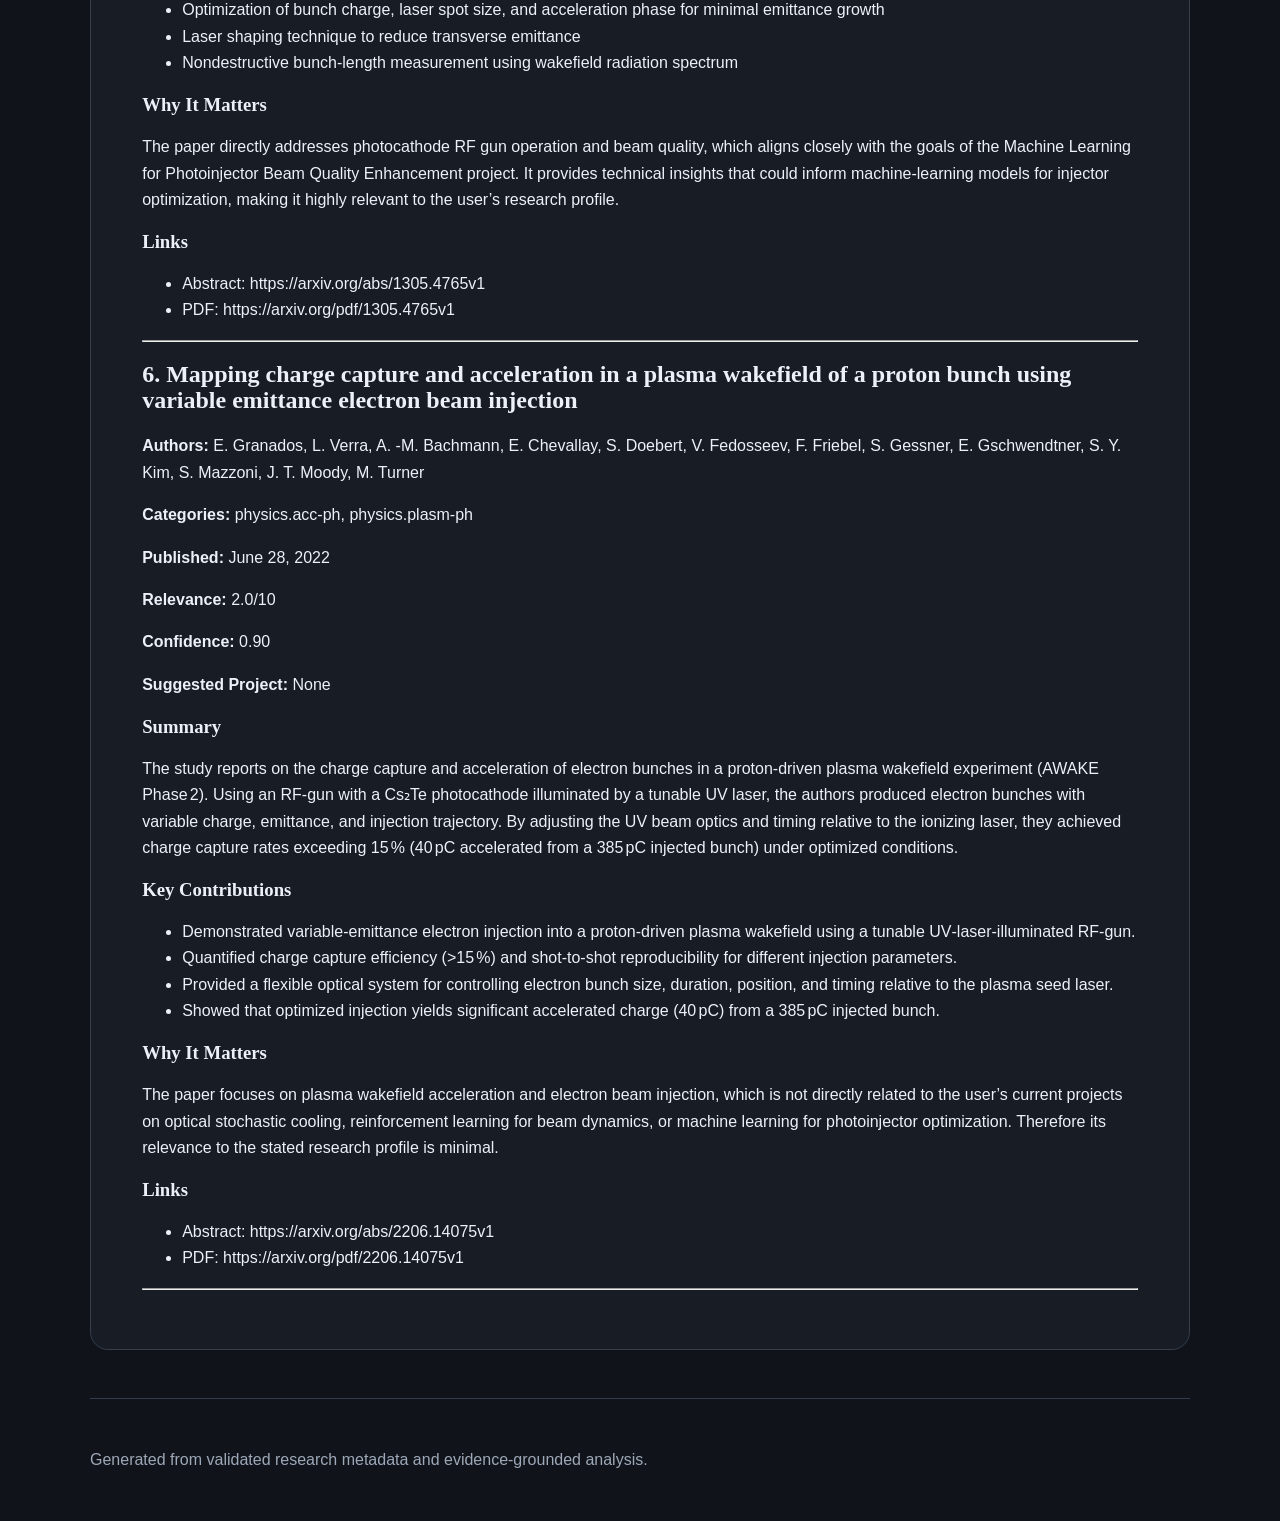
==== commit b38ecaa1: "Publish research newsletter" ====
--- a/newsletter/index.html
+++ b/newsletter/index.html
@@ -3,11 +3,11 @@
 <head>
   <meta charset="utf-8">
   <meta name="viewport" content="width=device-width, initial-scale=1">
-  <meta name="description" content="A series of recent studies converge on a compact storage‑ring design that combines optical stochastic cooling with steady‑state microbunching, promising unprecedented EUV photon flux for advanced spectroscopy and materials research.">
-  <title>Optical Stochastic Cooling Paves Way for Kilowatt‑Level EUV Light Sources — Research Dispatch</title>
-  <link rel="stylesheet" href="assets/themes/newsprint.css">
+  <meta name="description" content="The latest experiments at Fermilab’s IOTA storage ring confirm the theoretical predictions of optical stochastic cooling (OSC), achieving steady‑state microbunching through Optical Stochastic Crystallization and demonstrating significant cooling in all three phase‑space dimensions. These results pave the way for enhanced beam‑damping techniques in future accelerator facilities.">
+  <title>Optical Stochastic Cooling Advances: Fermilab’s IOTA Ring Demonstrates Microbunching and Multi‑Dimensional Cooling — Research Dispatch</title>
+  <link rel="stylesheet" href="assets/themes/midnight.css">
 </head>
-<body class="layout-briefing">
+<body class="layout-feature">
   <header class="masthead">
     <a class="publication-name" href="index.html">Research Dispatch</a>
     <p>A personalized accelerator-physics literature briefing</p>
@@ -15,158 +15,169 @@
   </header>
   <main>
     
-<section class="briefing-heading">
-  <p class="kicker">Morning Briefing</p>
-  <h1>Optical Stochastic Cooling Paves Way for Kilowatt‑Level EUV Light Sources</h1>
-  <p class="deck">A series of recent studies converge on a compact storage‑ring design that combines optical stochastic cooling with steady‑state microbunching, promising unprecedented EUV photon flux for advanced spectroscopy and materials research.</p>
+<section class="feature-heading">
+  <p class="kicker">Research Feature</p>
+  <h1>Optical Stochastic Cooling Advances: Fermilab’s IOTA Ring Demonstrates Microbunching and Multi‑Dimensional Cooling</h1>
+  <p class="deck">The latest experiments at Fermilab’s IOTA storage ring confirm the theoretical predictions of optical stochastic cooling (OSC), achieving steady‑state microbunching through Optical Stochastic Crystallization and demonstrating significant cooling in all three phase‑space dimensions. These results pave the way for enhanced beam‑damping techniques in future accelerator facilities.</p>
 </section>
-<article class="report-content briefing-report"><h1>Research Paper Analysis</h1>
-<h2>1. Application of Optical Stochastic Cooling in Future Accelerator Light Sources</h2>
-<p><strong>Authors:</strong> Xiujie Deng</p>
-<p><strong>Categories:</strong> physics.acc-ph, physics.app-ph, physics.ins-det, physics.optics, physics.plasm-ph</p>
+
+<article class="report-content feature-report"><h1>Research Paper Analysis</h1>
+<h2>1. Realizing Steady-State Microbunching with Optical Stochastic Crystallization</h2>
+<p><strong>Authors:</strong> M. Wallbank, J. Jarvis</p>
+<p><strong>Categories:</strong> physics.acc-ph</p>
+<p><strong>Published:</strong> September 10, 2024</p>
 <p><strong>Relevance:</strong> 9.0/10</p>
 <p><strong>Confidence:</strong> 0.90</p>
 <p><strong>Suggested Project:</strong> Amplified Stochastic Oscillator for the IOTA Ring</p>
 <h3>Summary</h3>
-<p>The paper proposes a compact storage ring that combines optical stochastic cooling (OSC) with steady‑state microbunching (SSMB) to generate high‑power, high‑flux extreme‑ultraviolet (EUV) radiation. Using present‑day technology, the authors show that a 50 m circumference ring can deliver kilowatt‑level average EUV power and photon flux exceeding 10^20 ph s^−1 0.1 %bw, four orders of magnitude above existing synchrotron sources. The work derives general OSC damping‑rate formulas for coupled lattices, analyzes amplitude‑dependent cooling ranges, and evaluates diffusion and heating effects. It then applies these results to an SSMB ring, presenting a parameter set and demonstrating the feasibility of the combined OSC‑SSMB concept for compact, high‑brightness EUV sources.</p>
+<p>The paper reports on the status and future plans of the optical stochastic cooling (OSC) program at Fermilab’s IOTA ring, emphasizing the use of an optical amplifier to achieve higher cooling rates and the novel concept of Optical Stochastic Crystallization (OSX) for steady‑state microbunching (SSMB). It outlines the OSC mechanism, the requirements for OSX, preliminary simulations, and the upcoming experimental run in 2025 aimed at demonstrating SSMB.</p>
 <h3>Key Contributions</h3>
 <ul>
-<li>Derivation of explicit OSC damping‑rate expressions for a fully coupled 3‑D lattice, including amplitude‑dependent cooling ranges.</li>
-<li>Analysis of OSC‑induced diffusion and energy heating in bunched beams.</li>
-<li>Application of the OSC formalism to a steady‑state microbunching storage ring, yielding a compact design that produces kilowatt EUV power and &gt;10^20 ph s^−1 0.1 %bw flux.</li>
-<li>Demonstration that the OSC‑SSMB combination can provide a high‑flux EUV source suitable for ARPES and other condensed‑matter studies.</li>
+<li>Demonstration of the OSC cooling mechanism and its extension to a high‑gain optical amplifier configuration.</li>
+<li>Introduction and theoretical description of Optical Stochastic Crystallization (OSX) as a pathway to steady‑state microbunching.</li>
+<li>Identification of key lattice and optical parameters (gain, momentum compaction, slip factor sign, dispersion invariant) necessary for OSX.</li>
+<li>Preliminary 1D and 3D simulations showing microbunch formation and self‑reinforcing energy kicks.</li>
+<li>Plan for an experimental demonstration of SSMB at IOTA in 2025, including integration of reinforcement‑learning control strategies.</li>
+<li>Experimental verification of low‑alpha operation and high‑gain amplifier performance at the FAST laser lab.</li>
+<li>Discussion of collective effects (CSR, IBS) and their impact on future experiments.</li>
+<li></li>
+<li></li>
 </ul>
 <h3>Important Figure</h3>
-<p><img alt="FIG. 3. Example radiation energy spectrum and spatial disti- bution from microbunch train, with different transverse beam size. The total radiation power are 16.3 kW, 5.3 kW, 2.9 kW, respetively." src="assets/2407.16098v1/important_figure.png" /></p>
-<p><em>FIG. 3. Example radiation energy spectrum and spatial disti- bution from microbunch train, with different transverse beam size. The total radiation power are 16.3 kW, 5.3 kW, 2.9 kW, respetively. (page 11).</em></p>
+<p><img alt="Figure 2: Impact of the sign of the ring momentum com- paction for an OSC system utilizing a negative slip factor in the chicane: negative compaction (top); positive compaction (bottom). A positive density perturbation is located at the origin and creates a sinusoidal energy modulation on the surrounding particles (dotted black line) upon transiting an OSC system. Subsequent passage through the storage ring will reinforce (top) or reduce (bottom) the original pertur- bation depending on the sign of the ring momentum com- paction; in this case, SSMB is sustained with a negative ring compaction. A very high system gain was applied here for demonstration purposes." src="assets/2409.06619v1/important_figure.png" /></p>
+<p><em>Figure 2: Impact of the sign of the ring momentum com- paction for an OSC system utilizing a negative slip factor in the chicane: negative compaction (top); positive compaction (bottom). A positive density perturbation is located at the origin and creates a sinusoidal energy modulation on the surrounding particles (dotted black line) upon transiting an OSC system. Subsequent passage through the storage ring will reinforce (top) or reduce (bottom) the original pertur- bation depending on the sign of the ring momentum com- paction; in this case, SSMB is sustained with a negative ring compaction. A very high system gain was applied here for demonstration purposes. (page 2).</em></p>
 <h3>Why It Matters</h3>
-<p>The paper focuses on optical stochastic cooling theory, pickup‑to‑kicker radiation transport, and longitudinal emittance damping—all core topics of the &quot;Amplified Stochastic Oscillator for the IOTA Ring&quot; project. It also discusses high‑power EUV generation, directly relevant to the project&#x27;s goal of understanding optical stochastic cooling in a storage ring. No other listed project aligns as closely with the OSC content.</p>
+<p>The paper focuses on OSC and its application to the IOTA ring, directly matching the Amplified Stochastic Oscillator for the IOTA Ring project’s goals of understanding OSC theory, pickup‑to‑kicker transport, and cooling decrements. It also provides new insights into microbunching and phase‑space control relevant to the project’s objectives.</p>
 <h3>Links</h3>
 <ul>
-<li>Abstract: https://arxiv.org/abs/2407.16098v1</li>
-<li>PDF: https://arxiv.org/pdf/2407.16098v1</li>
-<li>Extracted full text: /Users/thomas/Desktop/Agents/research-newsletter-agent/data/markdown/2407.16098v1.md</li>
+<li>Abstract: https://arxiv.org/abs/2409.06619v1</li>
+<li>PDF: https://arxiv.org/pdf/2409.06619v1</li>
+<li>Extracted full text: /Users/thomas/Desktop/Agents/research-newsletter-agent/data/markdown/2409.06619v1.md</li>
 </ul>
 <hr />
-<h2>2. Comment on Damping Force in the Transit-time Method of Optical Stochastic Cooling</h2>
-<p><strong>Authors:</strong> E. G. Bessonov, A. A. Mikhailichenko</p>
+<h2>2. Experimental demonstration of OSC at IOTA: IOTA Run #3 Report</h2>
+<p><strong>Authors:</strong> J. Jarvis, V. Lebedev, A. Romanov, D. Broemmelsiek, K. Carlson, S. Chattopadhyay, A. Dick, D. Edstrom, I. Lobach, S. Nagaitsev, H. Piekarz, P. Piot, J. Ruan, J. Santucci, G. Stancari, A. Valishev</p>
 <p><strong>Categories:</strong> physics.acc-ph</p>
+<p><strong>Published:</strong> April 11, 2022</p>
+<p><strong>Relevance:</strong> 9.5/10</p>
+<p><strong>Confidence:</strong> 0.90</p>
+<p><strong>Suggested Project:</strong> Amplified Stochastic Oscillator for the IOTA Ring</p>
+<h3>Summary</h3>
+<p>The paper reports the first experimental demonstration of optical stochastic cooling (OSC) in the IOTA storage ring. Run #3 of IOTA, conducted from November 2020 to August 2021, installed and commissioned an OSC apparatus comprising wigglers, optical amplifiers, and a dedicated optical transport line. The experiment achieved strong cooling in one, two, and three dimensions, validated theoretical OSC models, and demonstrated OSC with a single electron. Key diagnostics included undulator radiation imaging, a streak camera for longitudinal distribution, and a SPAD for fast timing. The study confirmed OSC’s ability to modify beam phase‑space distributions and provided systematic measurements of cooling and heating regimes.</p>
+<h3>Key Contributions</h3>
+<ul>
+<li>First experimental validation of OSC in a storage ring</li>
+<li>Demonstration of multi‑dimensional cooling (longitudinal, transverse, 3‑D)</li>
+<li>Validation of OSC theory through systematic measurements</li>
+<li>Implementation of single‑electron OSC experiments</li>
+<li>Development of integrated diagnostics (UR imaging, streak camera, SPAD) for OSC characterization</li>
+</ul>
+<h3>Important Figure</h3>
+<p><img alt="Figure 14: Projected beam distributions for a delay scan in the 3D OSC configuration As measured (z,x,y) projections of the beam distribution during an OSC delay scan. The transverse (x,y) distributions were recorded on the M2R SR monitor. The decay of the average intensity over the ~15-min scan is consistent with the beam’s natural 1/e lifetime (~17 min) due to scattering with residual gas. b, Zoomed view near the strongest OSC cooling (vertical solid line) and heating (dashed line) zones. The intensity for each projection is renormalized for clarity. c, Rms beam sizes for the projected distributions. The fit is performed on the Gaussian core of the beam to reduce the impact of depth of field effects in the horizontal plane and to avoid contamination by the non-Gaussian tails that result from gas scattering. For all planes, the vertical axis is clipped at the amplitude where the core of the distribution becomes non-Gaussian due to OSC heating. Diffraction-corrected curves are shown in gray, and the pink band marks the location of the strongest OSC cooling zone. The number of modulations in the beam size is approximately twice the number of undulator periods, as expected from theory." src="assets/2204.05375v1/important_figure.png" /></p>
+<p><em>Figure 14: Projected beam distributions for a delay scan in the 3D OSC configuration As measured (z,x,y) projections of the beam distribution during an OSC delay scan. The transverse (x,y) distributions were recorded on the M2R SR monitor. The decay of the average intensity over the ~15-min scan is consistent with the beam’s natural 1/e lifetime (~17 min) due to scattering with residual gas. b, Zoomed view near the strongest OSC cooling (vertical solid line) and heating (dashed line) zones. The intensity for each projection is renormalized for clarity. c, Rms beam sizes for the projected distributions. The fit is performed on the Gaussian core of the beam to reduce the impact of depth of field effects in the horizontal plane and to avoid contamination by the non-Gaussian tails that result from gas scattering. For all planes, the vertical axis is clipped at the amplitude where the core of the distribution becomes non-Gaussian due to OSC heating. Diffraction-corrected curves are shown in gray, and the pink band marks the location of the strongest OSC cooling zone. The number of modulations in the beam size is approximately twice the number of undulator periods, as expected from theory. (page 10).</em></p>
+<h3>Why It Matters</h3>
+<p>The paper directly addresses optical stochastic cooling, a core goal of the Amplified Stochastic Oscillator project, and provides experimental data, theory validation, and hardware implementation details that are highly relevant to the user’s research on OSC theory, radiation transport, and beam dynamics. The work aligns closely with the project’s objectives and methods, making it central to the user’s research profile.</p>
+<h3>Links</h3>
+<ul>
+<li>Abstract: https://arxiv.org/abs/2204.05375v1</li>
+<li>PDF: https://arxiv.org/pdf/2204.05375v1</li>
+<li>Extracted full text: /Users/thomas/Desktop/Agents/research-newsletter-agent/data/markdown/2204.05375v1.md</li>
+</ul>
+<hr />
+<h2>3. Photonic Structures Optimization Using Highly Data-Efficient Deep Learning: Application To Nanofin And Annular Groove Phase Masks</h2>
+<p><strong>Authors:</strong> Nicolas Roy, Lorenzo König, Olivier Absil, Charlotte Beauthier, Alexandre Mayer, Michaël Lobet</p>
+<p><strong>Categories:</strong> physics.optics, cond-mat.mes-hall, cs.AI, physics.space-ph</p>
+<p><strong>Published:</strong> September 5, 2023</p>
+<p><strong>Relevance:</strong> 2.0/10</p>
+<p><strong>Confidence:</strong> 0.90</p>
+<p><strong>Suggested Project:</strong> None</p>
+<h3>Summary</h3>
+<p>The paper presents a data‑efficient surrogate optimization framework for designing thin‑film photonic devices, specifically vortex phase masks for high‑contrast astronomical imaging. It demonstrates that conventional surrogate models (partial least squares, Kriging, radial basis functions) are inadequate for these devices and proposes a deep neural network trained on a limited set of simulations as a highly accurate surrogate. A robust particle‑swarm evolutionary optimizer then searches the explicit geometric parameter space, achieving optimal designs while reducing the required number of full electromagnetic simulations by up to 75%.</p>
+<h3>Key Contributions</h3>
+<ul>
+<li>Introduction of a deep‑neural‑network surrogate model for metasurface design that outperforms traditional surrogate methods.</li>
+<li>Application of a particle‑swarm evolutionary optimization scheme to the explicit geometric parameters of vortex phase masks.</li>
+<li>Demonstration that the combined surrogate–evolutionary approach can optimize complex photonic devices with a 75% reduction in simulation effort.</li>
+<li>Provision of two optimized vortex phase mask designs suitable for astronomical high‑contrast imaging.</li>
+<li>Analysis of the limitations of conventional surrogate models for this class of photonic devices.</li>
+</ul>
+<h3>Why It Matters</h3>
+<p>The paper focuses on metasurface design and surrogate optimization for optical devices, which is unrelated to accelerator physics, beam dynamics, or machine learning applications in accelerators. Therefore it has only a very weak relevance to the user’s research profile.</p>
+<h3>Links</h3>
+<ul>
+<li>Abstract: https://arxiv.org/abs/2309.01995v1</li>
+<li>PDF: https://arxiv.org/pdf/2309.01995v1</li>
+</ul>
+<hr />
+<h2>4. Self-stimulated Emission of Undulator Radiation</h2>
+<p><strong>Authors:</strong> E. G. Bessonov, M. V. Gorbunkov, A. A. Mikhailichenko, A. L. Osipov</p>
+<p><strong>Categories:</strong> physics.acc-ph, physics.class-ph</p>
+<p><strong>Published:</strong> March 19, 2010</p>
 <p><strong>Relevance:</strong> 8.0/10</p>
 <p><strong>Confidence:</strong> 0.90</p>
 <p><strong>Suggested Project:</strong> Amplified Stochastic Oscillator for the IOTA Ring</p>
 <h3>Summary</h3>
-<p>The comment points out a mistake in the treatment of the damping force in the transit‑time method of optical stochastic cooling, arguing that the damping coefficient depends on the number of optical periods overlapping the particle in the kicker undulator and that optimal phasing is more complex than previously stated.</p>
+<p>The paper discusses the interaction between a charged particle in a downstream undulator and the wavelet it emitted in an upstream undulator, showing that this self‑stimulated emission can be as strong as the frictional field within the undulator itself. This effect can be exploited to enhance the signal from pickup undulators in optical stochastic cooling schemes and to increase damping.</p>
 <h3>Key Contributions</h3>
 <ul>
-<li>Shows that the damping coefficient G is a function of the optical delay and the number of wavelet periods seen by the particle.</li>
-<li>Demonstrates that the kick magnitude decreases when the particle encounters fewer periods of the amplified signal, contradicting the constant‑G assumption.</li>
-<li>Clarifies that optimal phasing must account for this delay dependence, affecting phase‑space fragmentation predictions.</li>
-<li>References earlier work on phase‑space fragmentation to contest priority claims.</li>
+<li>Identifies self‑stimulated emission of undulator radiation as a significant interaction mechanism.</li>
+<li>Demonstrates that the interaction strength can match that of the intrinsic undulator frictional field.</li>
+<li>Suggests practical applications for improving pickup signal strength and damping in optical stochastic cooling systems.</li>
 </ul>
-<h3>Important Figure</h3>
-<p><img alt="Figure 1. a) Proper tuned positions of particle and amplified signal wavelet; b) Actual positions of particle and signal wavelet. Systematic optical delay unit for adjustment of proper particle arrival time at the kicker undulator is not shown here. This unit compensates delay of optical signal in the amplifier also." src="assets/1307.6185v1/important_figure.png" /></p>
-<p><em>Figure 1. a) Proper tuned positions of particle and amplified signal wavelet; b) Actual positions of particle and signal wavelet. Systematic optical delay unit for adjustment of proper particle arrival time at the kicker undulator is not shown here. This unit compensates delay of optical signal in the amplifier also. (page 1).</em></p>
 <h3>Why It Matters</h3>
-<p>The paper discusses optical stochastic cooling theory and the transit‑time method, directly relevant to the Amplified Stochastic Oscillator project’s goals of understanding optical stochastic cooling theory, pickup‑to‑kicker radiation transport, and phase‑space coupling.</p>
+<p>The paper directly addresses a mechanism that can enhance pickup undulator signals and damping in optical stochastic cooling, which is central to the Amplified Stochastic Oscillator project’s goals of understanding pickup‑to‑kicker radiation transport and cooling decrements.</p>
 <h3>Links</h3>
 <ul>
-<li>Abstract: https://arxiv.org/abs/1307.6185v1</li>
-<li>PDF: https://arxiv.org/pdf/1307.6185v1</li>
-<li>Extracted full text: /Users/thomas/Desktop/Agents/research-newsletter-agent/data/markdown/1307.6185v1.md</li>
+<li>Abstract: https://arxiv.org/abs/1003.3747v1</li>
+<li>PDF: https://arxiv.org/pdf/1003.3747v1</li>
 </ul>
 <hr />
-<h2>3. Stochastic Cooling with Strong Band Overlap</h2>
-<p><strong>Authors:</strong> Valeri Lebedev</p>
+<h2>5. Generation and measurement of sub-picosecond electron bunch in photocathode rf gun</h2>
+<p><strong>Authors:</strong> Weiwei Li, Zhiagng He, Qika Jia</p>
 <p><strong>Categories:</strong> physics.acc-ph</p>
-<p><strong>Relevance:</strong> 8.5/10</p>
-<p><strong>Confidence:</strong> 0.90</p>
-<p><strong>Suggested Project:</strong> Amplified Stochastic Oscillator for the IOTA Ring</p>
-<h3>Summary</h3>
-<p>The paper examines how overlapping Schottky bands in stochastic cooling systems—particularly when moving from microwave to optical or coherent electron cooling—affect the maximum achievable cooling rate and the optimal system gain.</p>
-<h3>Key Contributions</h3>
-<ul>
-<li>Analysis of the impact of strong Schottky band overlap on cooling performance.</li>
-<li>Derivation of conditions for optimal gain in overlapping-band stochastic cooling systems.</li>
-<li>Quantitative assessment of maximum cooling rate limitations due to band overlap.</li>
-<li>Guidelines for tuning cooling systems when operating at high central frequencies.</li>
-<li>Discussion of implications for transitioning from microwave to optical stochastic cooling.</li>
-<li></li>
-</ul>
-<h3>Why It Matters</h3>
-<p>The study directly addresses theoretical aspects of stochastic cooling with band overlap, which is central to the goals of the Amplified Stochastic Oscillator project (optical stochastic cooling theory, pickup‑to‑kicker transport, cooling decrements). It provides analytical insights that can inform lattice design and cooling system optimization for the IOTA ring.</p>
-<h3>Links</h3>
-<ul>
-<li>Abstract: https://arxiv.org/abs/2011.14410v1</li>
-<li>PDF: https://arxiv.org/pdf/2011.14410v1</li>
-</ul>
-<hr />
-<h2>4. Nonlinearly Shaped Pulses in Photoinjectors and Free-Electron Lasers</h2>
-<p><strong>Authors:</strong> Nicole Neveu, Randy Lemons, Joseph Duris, Jingyi Tang, Yuantao Ding, Agostino Marinelli, Sergio Carbajo</p>
-<p><strong>Categories:</strong> physics.acc-ph, physics.optics</p>
+<p><strong>Published:</strong> May 21, 2013</p>
 <p><strong>Relevance:</strong> 8.0/10</p>
 <p><strong>Confidence:</strong> 0.90</p>
 <p><strong>Suggested Project:</strong> Machine Learning for Photoinjector Beam Quality Enhancement</p>
 <h3>Summary</h3>
-<p>The paper investigates dispersion‑controlled nonlinear shaping (DCNS) of laser pulses at the cathode of a photoinjector to reduce emittance and beam tails, and evaluates the impact on free‑electron laser (FEL) performance. Using simulations of the LCLS‑II injector and linac, the authors optimize the DCNS pulse shape, propagate the resulting electron beam through the linac, and estimate the resulting SASE FEL output. The study finds that DCNS‑shaped pulses can increase x‑ray power per pulse by up to 35 % compared to conventional Gaussian laser pulses.</p>
+<p>The paper presents a method to produce sub‑picosecond electron bunches in a photocathode RF gun by increasing the gun’s acceleration gradient, optimizing bunch charge, laser spot size, and acceleration phase, and reducing transverse emittance growth through laser shaping. It also introduces a nondestructive diagnostic that measures bunch length via the high‑frequency spectrum of wakefield radiation emitted as the bunch traverses a dielectric‑lined channel.</p>
 <h3>Key Contributions</h3>
 <ul>
-<li>Proposed a dispersion‑controlled nonlinear shaping (DCNS) technique for laser pulses at the photoinjector cathode.</li>
-<li>Demonstrated through simulation that DCNS reduces emittance and suppresses beam tails in the injector.</li>
-<li>Optimized the DCNS pulse shape and propagated the beam through the linac to assess downstream effects.</li>
-<li>Estimated FEL performance and quantified a potential 35 % increase in SASE x‑ray power per pulse relative to Gaussian pulses.</li>
+<li>Improved acceleration gradient in the RF gun to achieve sub‑picosecond bunches</li>
+<li>Optimization of bunch charge, laser spot size, and acceleration phase for minimal emittance growth</li>
+<li>Laser shaping technique to reduce transverse emittance</li>
+<li>Nondestructive bunch‑length measurement using wakefield radiation spectrum</li>
 </ul>
 <h3>Why It Matters</h3>
-<p>The paper focuses on laser pulse shaping in photoinjectors to improve beam quality and FEL output, directly addressing goals of the Machine Learning for Photoinjector Beam Quality Enhancement project such as optimizing injector parameters and improving beam emittance. It does not involve reinforcement learning or stochastic cooling, so it is not relevant to those projects.</p>
+<p>The paper directly addresses photocathode RF gun operation and beam quality, which aligns closely with the goals of the Machine Learning for Photoinjector Beam Quality Enhancement project. It provides technical insights that could inform machine‑learning models for injector optimization, making it highly relevant to the user’s research profile.</p>
 <h3>Links</h3>
 <ul>
-<li>Abstract: https://arxiv.org/abs/2306.16590v1</li>
-<li>PDF: https://arxiv.org/pdf/2306.16590v1</li>
+<li>Abstract: https://arxiv.org/abs/1305.4765v1</li>
+<li>PDF: https://arxiv.org/pdf/1305.4765v1</li>
 </ul>
 <hr />
-<h2>5. Stochastic Cooling Enhanced Steady-State Microbunching</h2>
-<p><strong>Authors:</strong> Xiujie Deng</p>
-<p><strong>Categories:</strong> physics.acc-ph</p>
-<p><strong>Relevance:</strong> 8.0/10</p>
+<h2>6. Mapping charge capture and acceleration in a plasma wakefield of a proton bunch using variable emittance electron beam injection</h2>
+<p><strong>Authors:</strong> E. Granados, L. Verra, A. -M. Bachmann, E. Chevallay, S. Doebert, V. Fedosseev, F. Friebel, S. Gessner, E. Gschwendtner, S. Y. Kim, S. Mazzoni, J. T. Moody, M. Turner</p>
+<p><strong>Categories:</strong> physics.acc-ph, physics.plasm-ph</p>
+<p><strong>Published:</strong> June 28, 2022</p>
+<p><strong>Relevance:</strong> 2.0/10</p>
 <p><strong>Confidence:</strong> 0.90</p>
-<p><strong>Suggested Project:</strong> Amplified Stochastic Oscillator for the IOTA Ring</p>
+<p><strong>Suggested Project:</strong> None</p>
 <h3>Summary</h3>
-<p>The paper proposes a 50 m circumference storage ring that integrates optical stochastic cooling (OSC) with steady‑state microbunching (SSMB) to generate kilowatt‑level radiation at 100 nm, with potential extension to EUV and soft X‑ray wavelengths using current technology.</p>
+<p>The study reports on the charge capture and acceleration of electron bunches in a proton‑driven plasma wakefield experiment (AWAKE Phase 2). Using an RF‑gun with a Cs₂Te photocathode illuminated by a tunable UV laser, the authors produced electron bunches with variable charge, emittance, and injection trajectory. By adjusting the UV beam optics and timing relative to the ionizing laser, they achieved charge capture rates exceeding 15 % (40 pC accelerated from a 385 pC injected bunch) under optimized conditions.</p>
 <h3>Key Contributions</h3>
 <ul>
-<li>Integration of OSC and SSMB concepts in a single storage ring design</li>
-<li>Demonstration that a 50 m ring at several hundred MeV can produce kilowatt‑level 100 nm radiation</li>
-<li>Analysis of the feasibility of extending the radiation wavelength into the EUV/soft X‑ray regime with OSC‑SSMB</li>
-<li>Identification of the compact light source potential for fundamental science and industry applications</li>
+<li>Demonstrated variable‑emittance electron injection into a proton‑driven plasma wakefield using a tunable UV‑laser‑illuminated RF‑gun.</li>
+<li>Quantified charge capture efficiency (&gt;15 %) and shot‑to‑shot reproducibility for different injection parameters.</li>
+<li>Provided a flexible optical system for controlling electron bunch size, duration, position, and timing relative to the plasma seed laser.</li>
+<li>Showed that optimized injection yields significant accelerated charge (40 pC) from a 385 pC injected bunch.</li>
 </ul>
 <h3>Why It Matters</h3>
-<p>The paper directly addresses optical stochastic cooling theory, pickup‑to‑kicker radiation transport, and the generation of high‑power short‑wavelength radiation, all of which align closely with the goals of the &quot;Amplified Stochastic Oscillator for the IOTA Ring&quot; project. It does not provide detailed simulation or experimental results, so relevance is high but not maximal.</p>
+<p>The paper focuses on plasma wakefield acceleration and electron beam injection, which is not directly related to the user’s current projects on optical stochastic cooling, reinforcement learning for beam dynamics, or machine learning for photoinjector optimization. Therefore its relevance to the stated research profile is minimal.</p>
 <h3>Links</h3>
 <ul>
-<li>Abstract: https://arxiv.org/abs/2512.09399v1</li>
-<li>PDF: https://arxiv.org/pdf/2512.09399v1</li>
-</ul>
-<hr />
-<h2>6. Microlens Array Laser Transverse Shaping Technique for Photoemission Electron Source</h2>
-<p><strong>Authors:</strong> A. Halavanau, G. Ha, G. Qiang, W. Gai, J. Power, P. Piot, E. Wisniewski, D. Edstrom, J. Ruan, J. Santucci</p>
-<p><strong>Categories:</strong> physics.acc-ph</p>
-<p><strong>Relevance:</strong> 7.5/10</p>
-<p><strong>Confidence:</strong> 0.90</p>
-<p><strong>Suggested Project:</strong> Machine Learning for Photoinjector Beam Quality Enhancement</p>
-<h3>Summary</h3>
-<p>The paper investigates the use of microlens arrays to improve the transverse uniformity of UV drive laser pulses on photocathodes, aiming to reduce beam asymmetry and space‑charge induced degradation in photoemission electron sources at FAST and AWA. Experimental characterization of laser spot homogeneity and periodic pattern formation is presented, and results are compared with paraxial analysis, ray tracing, and wavefront propagation simulations.</p>
-<h3>Key Contributions</h3>
-<ul>
-<li>Demonstrated that microlens arrays can significantly enhance transverse laser spot uniformity on UV photocathodes.</li>
-<li>Provided experimental measurements of homogeneity and periodic pattern formation at the cathode surface.</li>
-<li>Compared experimental data with theoretical models (paraxial analysis, ray tracing, wavefront propagation) to validate the shaping technique.</li>
-<li>Showed applicability of the technique at two accelerator facilities (FAST and AWA).</li>
-</ul>
-<h3>Why It Matters</h3>
-<p>The study directly addresses laser‑beam shaping for photoemission sources, which is highly relevant to improving photoinjector beam quality—one of the primary goals of the &quot;Machine Learning for Photoinjector Beam Quality Enhancement&quot; project. While the paper does not involve machine learning, the technique can be integrated into the project’s optimization workflow.</p>
-<h3>Links</h3>
-<ul>
-<li>Abstract: https://arxiv.org/abs/1609.01661v1</li>
-<li>PDF: https://arxiv.org/pdf/1609.01661v1</li>
+<li>Abstract: https://arxiv.org/abs/2206.14075v1</li>
+<li>PDF: https://arxiv.org/pdf/2206.14075v1</li>
 </ul>
 <hr /></article>
 
--- a/newsletter/assets/themes/midnight.css
+++ b/newsletter/assets/themes/midnight.css
@@ -0,0 +1,3 @@
+:root{--paper:#101319;--panel:#171c25;--ink:#edf1f7;--muted:#9da8b8;--accent:#7fc8ff;--rule:#343d4c;--headline:Georgia,serif;--body:Inter,Arial,sans-serif}
+*{box-sizing:border-box}body{margin:0;background:var(--paper);color:var(--ink);font-family:var(--body);line-height:1.65}.masthead,main,footer{width:min(1100px,92vw);margin:auto}.masthead{display:grid;gap:.4rem;padding:2rem 0;border-bottom:1px solid var(--rule)}.publication-name{color:var(--ink);font:700 2.3rem var(--headline);text-decoration:none}.masthead p,.masthead time{color:var(--muted);margin:0}.edition-heading,.feature-heading,.briefing-heading{padding:5rem 0 3rem}.kicker{color:var(--accent);font-size:.75rem;letter-spacing:.2em;text-transform:uppercase}h1,h2,h3{font-family:var(--headline);line-height:1.08}h1{font-size:clamp(3rem,8vw,7rem);margin:.25rem 0}.deck{color:var(--muted);font-size:1.3rem;max-width:780px}.report-content{background:var(--panel);border:1px solid var(--rule);border-radius:18px;padding:clamp(1.4rem,4vw,4rem);margin-bottom:3rem}.report-content img{max-width:100%;height:auto;border-radius:10px}.report-content a{color:var(--accent)}blockquote{color:var(--accent);font:1.6rem var(--headline);margin:2rem 0;padding:2rem;border-block:1px solid var(--rule)}footer{color:var(--muted);padding:2rem 0;border-top:1px solid var(--rule)}
+
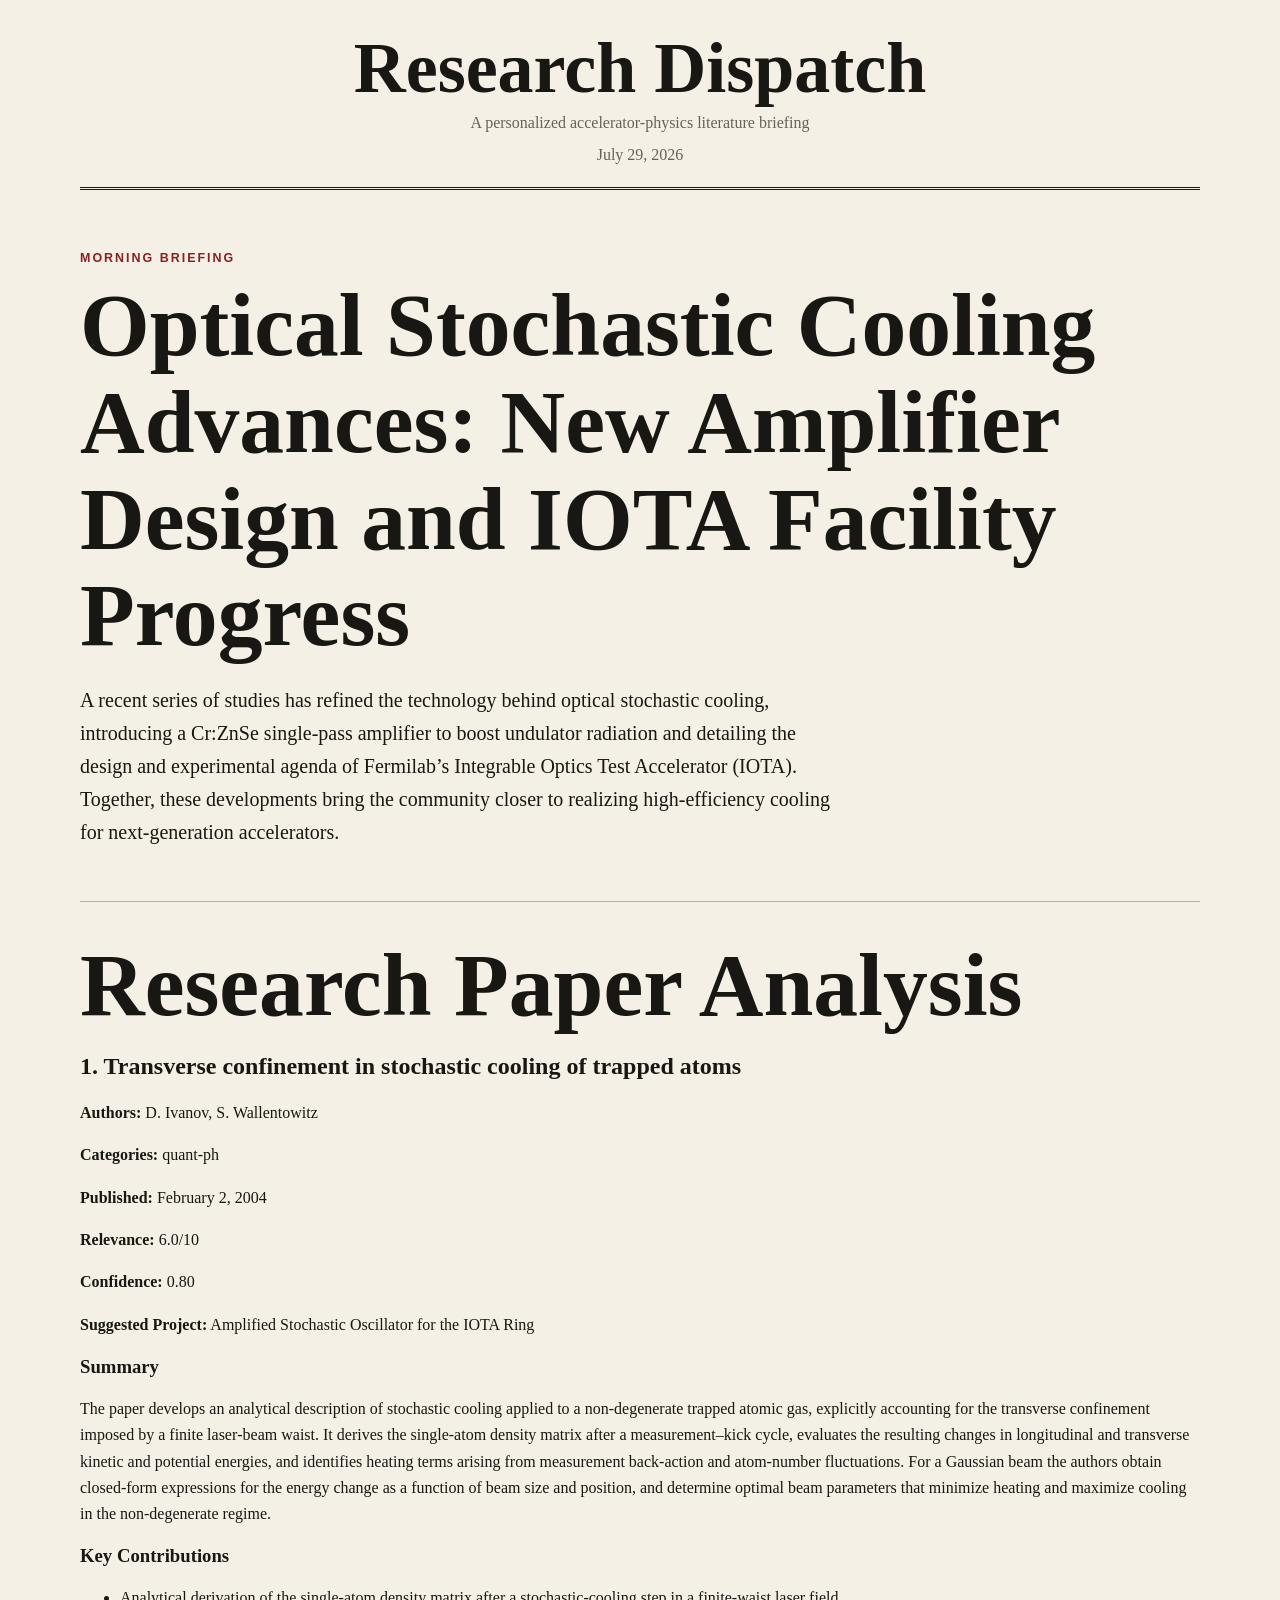
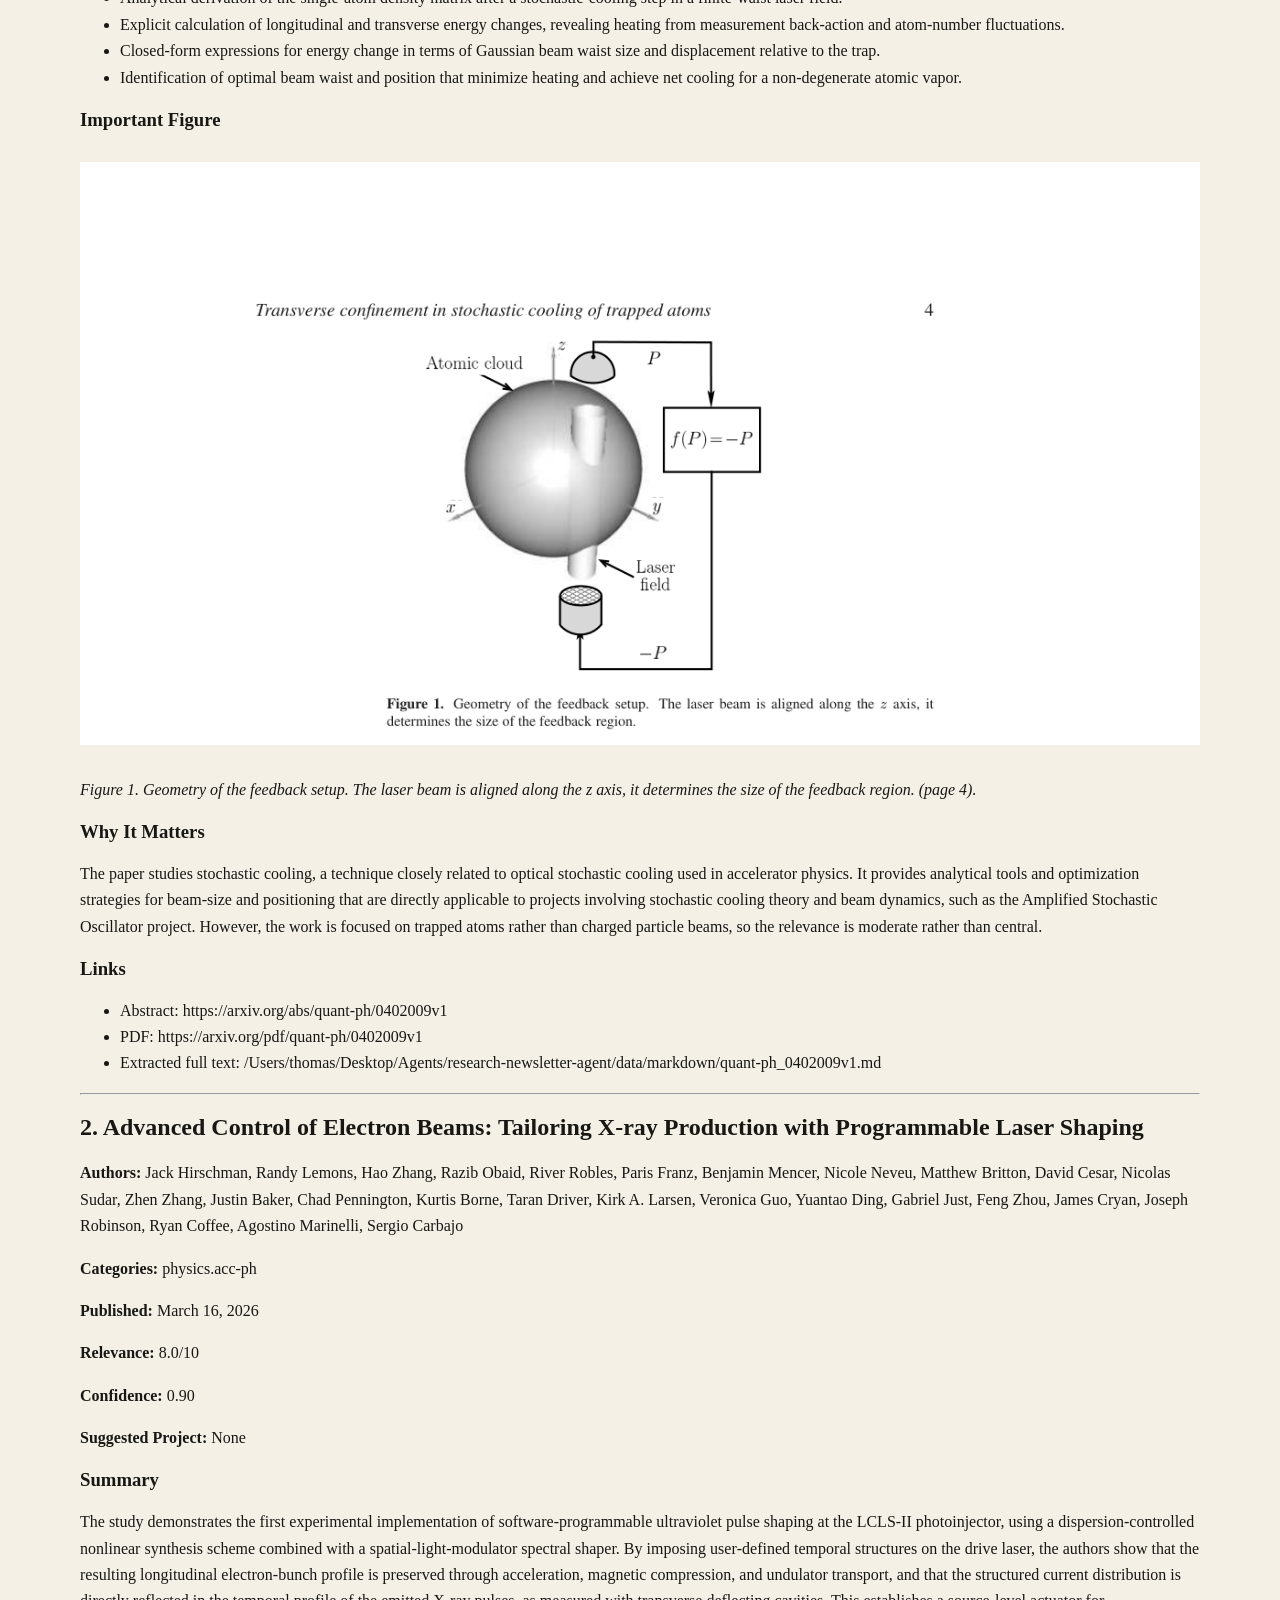
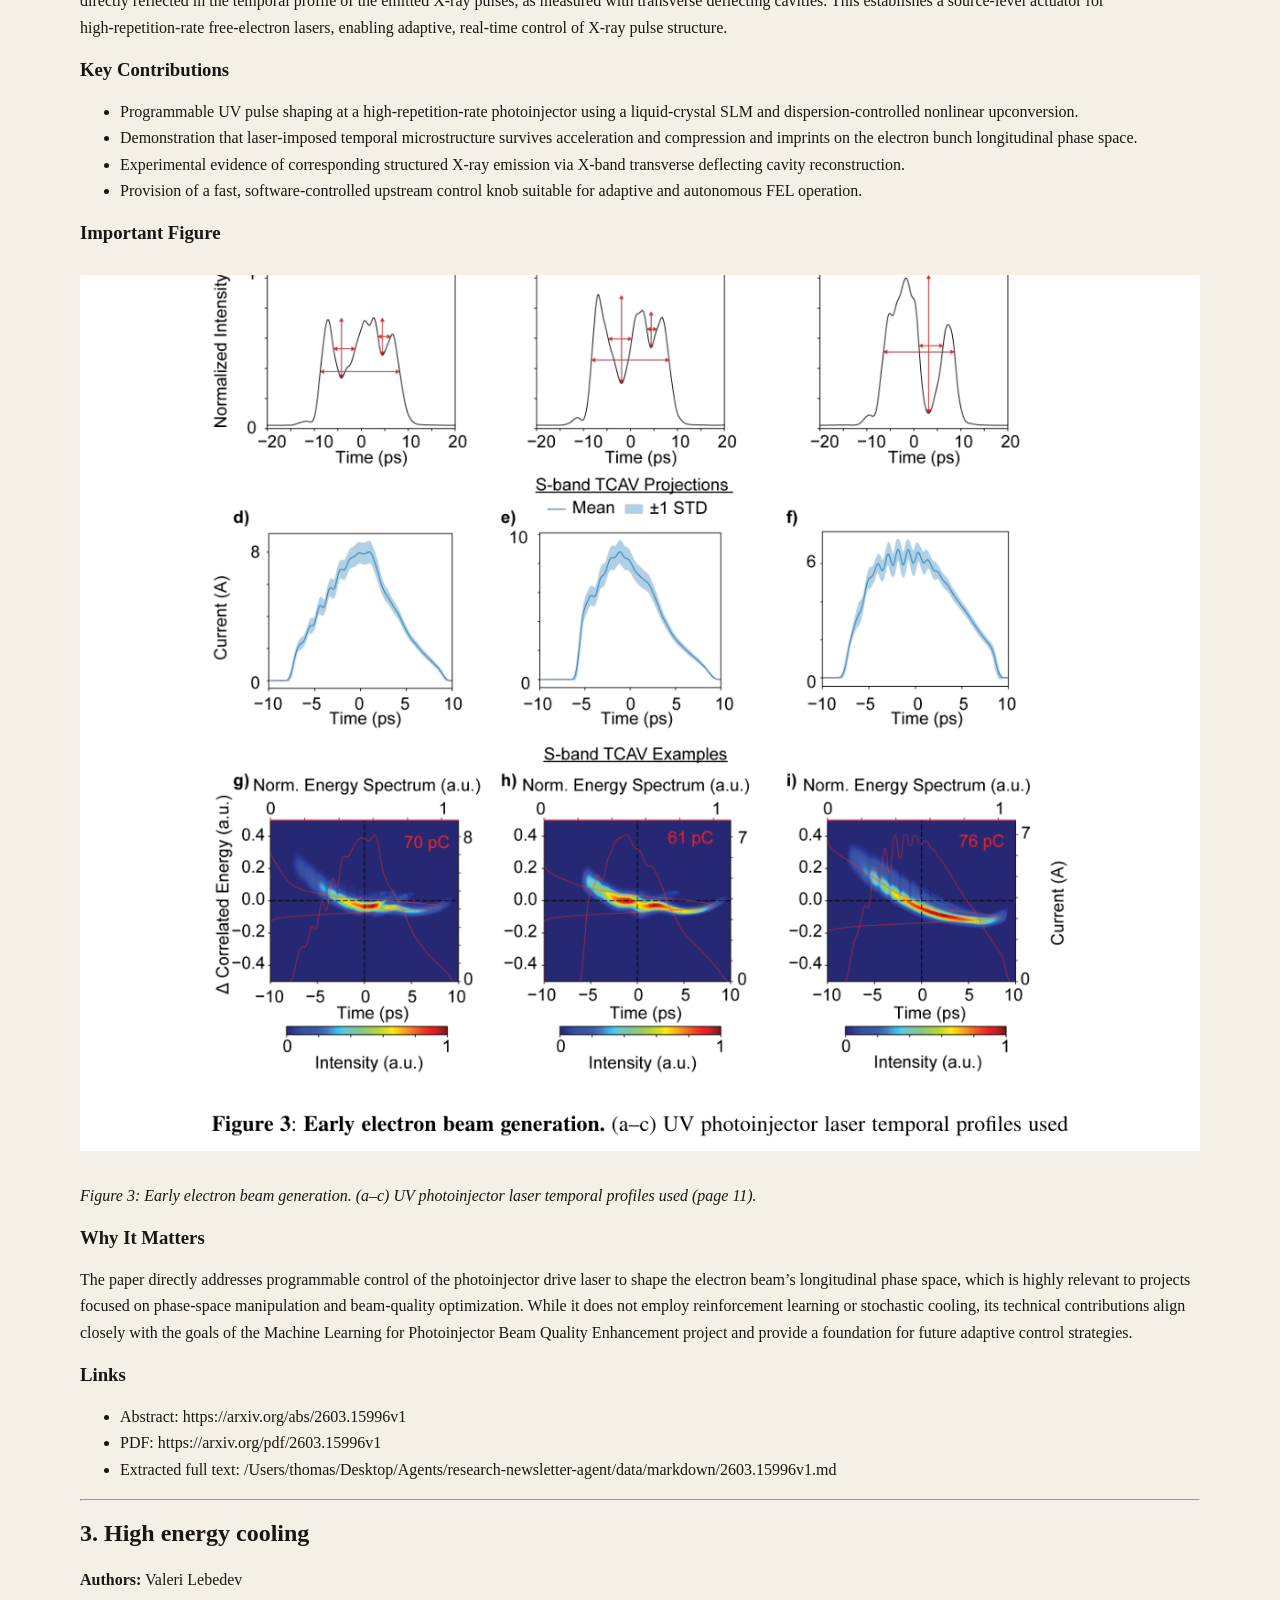
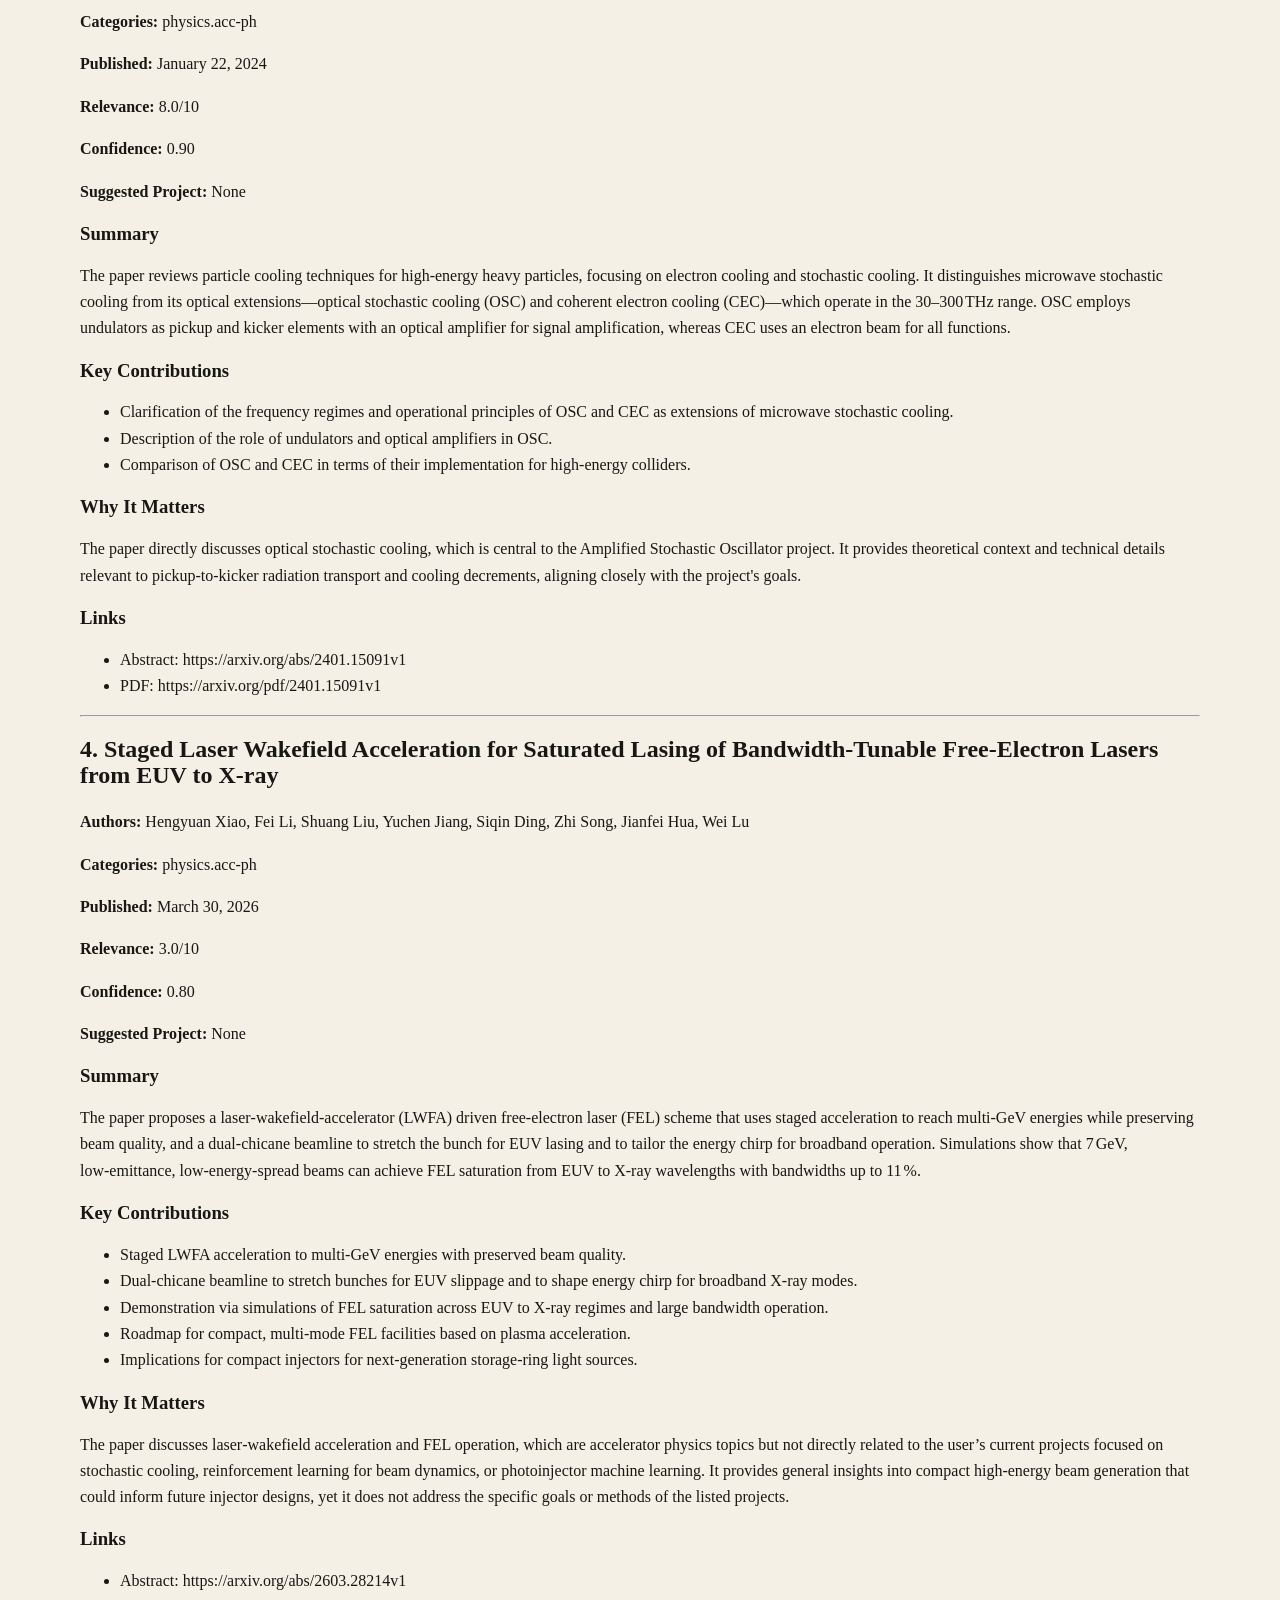
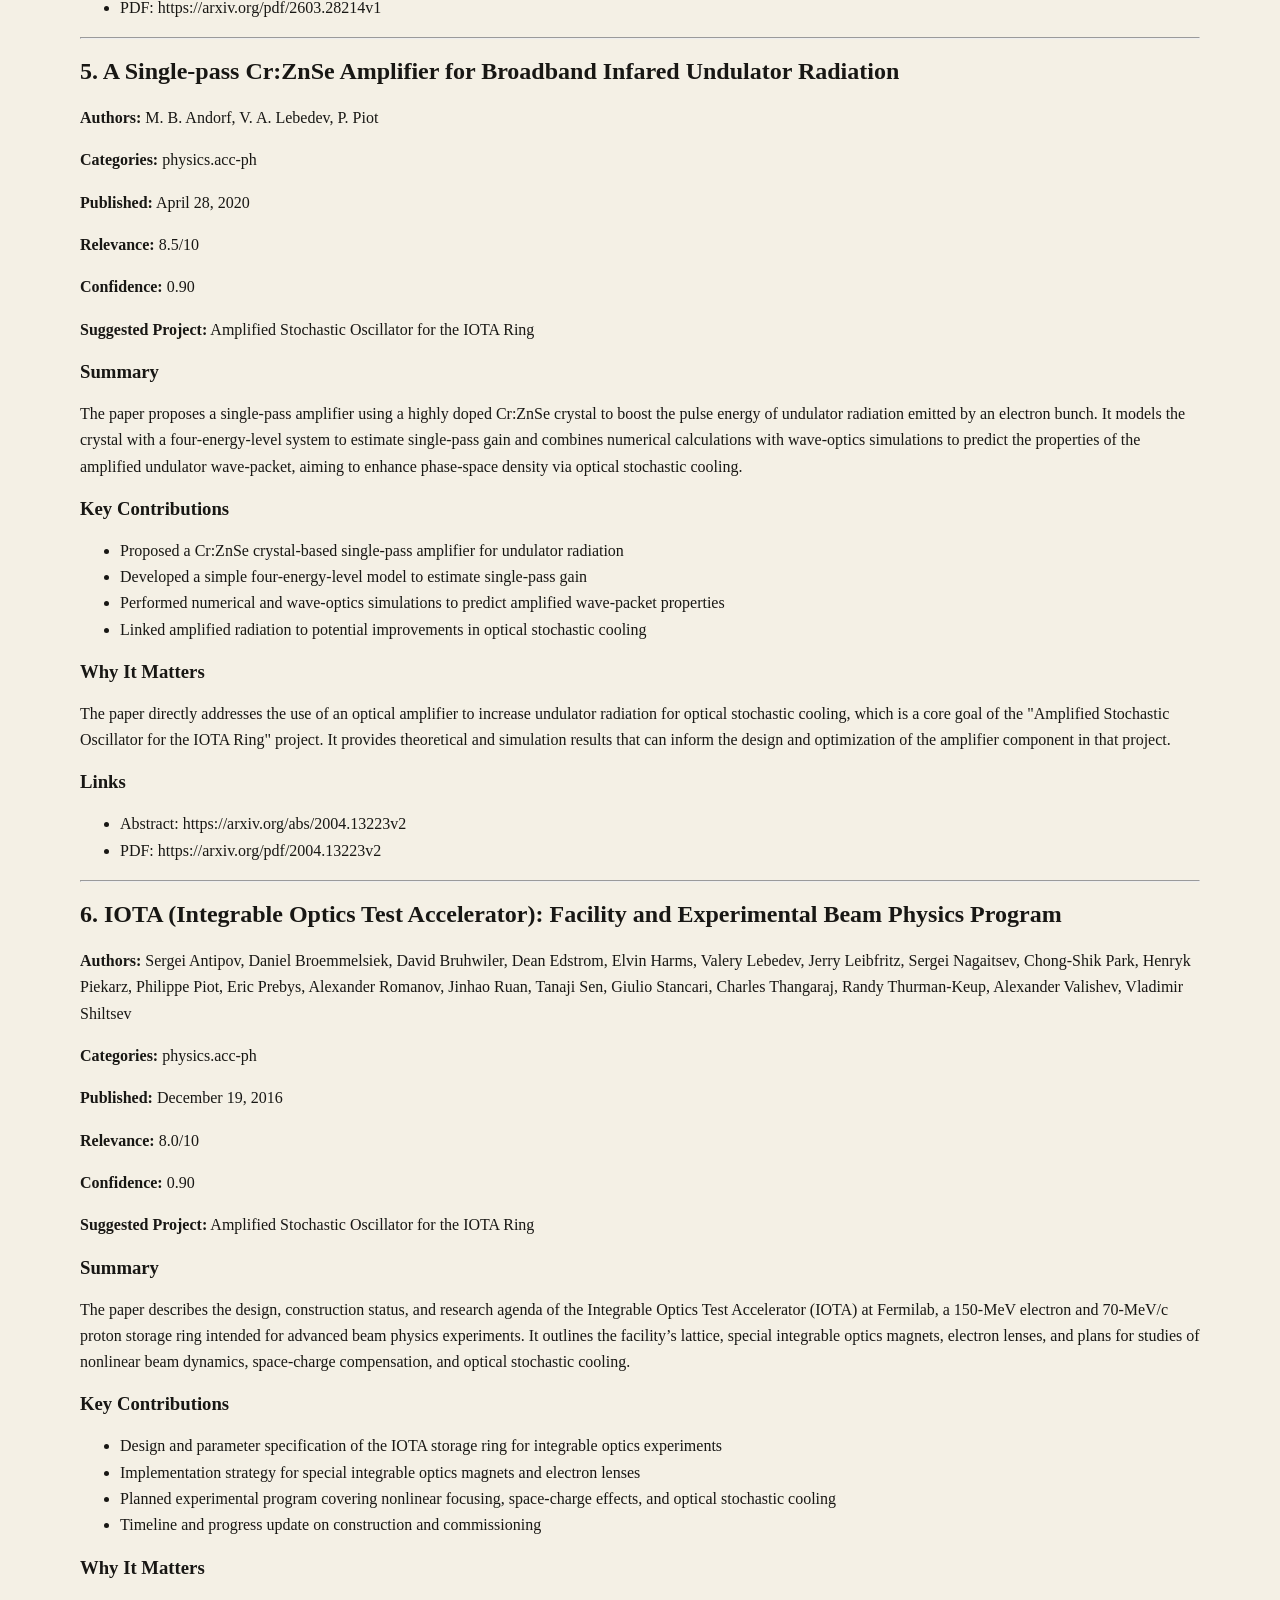
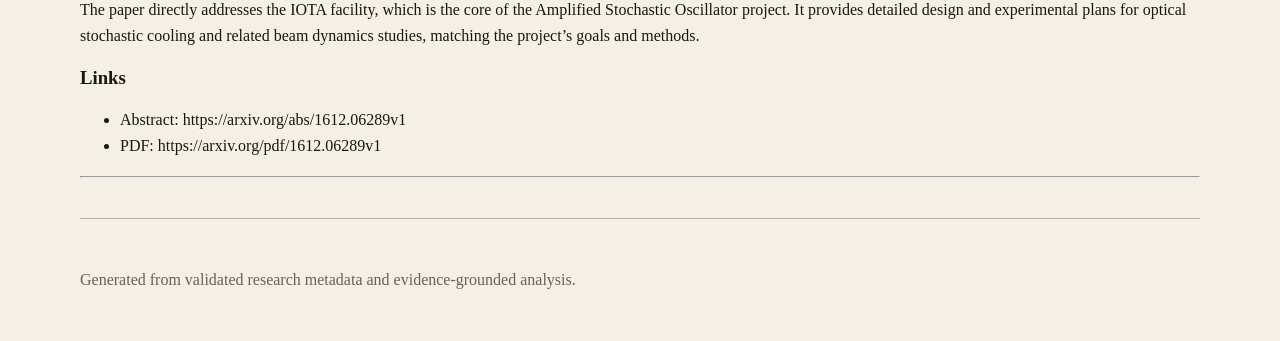
==== commit ad0a9aa0: "Publish research newsletter" ====
--- a/newsletter/index.html
+++ b/newsletter/index.html
@@ -3,11 +3,11 @@
 <head>
   <meta charset="utf-8">
   <meta name="viewport" content="width=device-width, initial-scale=1">
-  <meta name="description" content="The latest experiments at Fermilab’s IOTA storage ring confirm the theoretical predictions of optical stochastic cooling (OSC), achieving steady‑state microbunching through Optical Stochastic Crystallization and demonstrating significant cooling in all three phase‑space dimensions. These results pave the way for enhanced beam‑damping techniques in future accelerator facilities.">
-  <title>Optical Stochastic Cooling Advances: Fermilab’s IOTA Ring Demonstrates Microbunching and Multi‑Dimensional Cooling — Research Dispatch</title>
-  <link rel="stylesheet" href="assets/themes/midnight.css">
+  <meta name="description" content="A recent series of studies has refined the technology behind optical stochastic cooling, introducing a Cr:ZnSe single‑pass amplifier to boost undulator radiation and detailing the design and experimental agenda of Fermilab’s Integrable Optics Test Accelerator (IOTA). Together, these developments bring the community closer to realizing high‑efficiency cooling for next‑generation accelerators.">
+  <title>Optical Stochastic Cooling Advances: New Amplifier Design and IOTA Facility Progress — Research Dispatch</title>
+  <link rel="stylesheet" href="assets/themes/newsprint.css">
 </head>
-<body class="layout-feature">
+<body class="layout-briefing">
   <header class="masthead">
     <a class="publication-name" href="index.html">Research Dispatch</a>
     <p>A personalized accelerator-physics literature briefing</p>
@@ -15,169 +15,162 @@
   </header>
   <main>
     
-<section class="feature-heading">
-  <p class="kicker">Research Feature</p>
-  <h1>Optical Stochastic Cooling Advances: Fermilab’s IOTA Ring Demonstrates Microbunching and Multi‑Dimensional Cooling</h1>
-  <p class="deck">The latest experiments at Fermilab’s IOTA storage ring confirm the theoretical predictions of optical stochastic cooling (OSC), achieving steady‑state microbunching through Optical Stochastic Crystallization and demonstrating significant cooling in all three phase‑space dimensions. These results pave the way for enhanced beam‑damping techniques in future accelerator facilities.</p>
+<section class="briefing-heading">
+  <p class="kicker">Morning Briefing</p>
+  <h1>Optical Stochastic Cooling Advances: New Amplifier Design and IOTA Facility Progress</h1>
+  <p class="deck">A recent series of studies has refined the technology behind optical stochastic cooling, introducing a Cr:ZnSe single‑pass amplifier to boost undulator radiation and detailing the design and experimental agenda of Fermilab’s Integrable Optics Test Accelerator (IOTA). Together, these developments bring the community closer to realizing high‑efficiency cooling for next‑generation accelerators.</p>
 </section>
-
-<article class="report-content feature-report"><h1>Research Paper Analysis</h1>
-<h2>1. Realizing Steady-State Microbunching with Optical Stochastic Crystallization</h2>
-<p><strong>Authors:</strong> M. Wallbank, J. Jarvis</p>
+<article class="report-content briefing-report"><h1>Research Paper Analysis</h1>
+<h2>1. Transverse confinement in stochastic cooling of trapped atoms</h2>
+<p><strong>Authors:</strong> D. Ivanov, S. Wallentowitz</p>
+<p><strong>Categories:</strong> quant-ph</p>
+<p><strong>Published:</strong> February 2, 2004</p>
+<p><strong>Relevance:</strong> 6.0/10</p>
+<p><strong>Confidence:</strong> 0.80</p>
+<p><strong>Suggested Project:</strong> Amplified Stochastic Oscillator for the IOTA Ring</p>
+<h3>Summary</h3>
+<p>The paper develops an analytical description of stochastic cooling applied to a non‑degenerate trapped atomic gas, explicitly accounting for the transverse confinement imposed by a finite laser‑beam waist. It derives the single‑atom density matrix after a measurement–kick cycle, evaluates the resulting changes in longitudinal and transverse kinetic and potential energies, and identifies heating terms arising from measurement back‑action and atom‑number fluctuations. For a Gaussian beam the authors obtain closed‑form expressions for the energy change as a function of beam size and position, and determine optimal beam parameters that minimize heating and maximize cooling in the non‑degenerate regime.</p>
+<h3>Key Contributions</h3>
+<ul>
+<li>Analytical derivation of the single‑atom density matrix after a stochastic‑cooling step in a finite‑waist laser field.</li>
+<li>Explicit calculation of longitudinal and transverse energy changes, revealing heating from measurement back‑action and atom‑number fluctuations.</li>
+<li>Closed‑form expressions for energy change in terms of Gaussian beam waist size and displacement relative to the trap.</li>
+<li>Identification of optimal beam waist and position that minimize heating and achieve net cooling for a non‑degenerate atomic vapor.</li>
+</ul>
+<h3>Important Figure</h3>
+<p><img alt="Figure 1. Geometry of the feedback setup. The laser beam is aligned along the z axis, it determines the size of the feedback region." src="assets/quant-ph_0402009v1/important_figure.png" /></p>
+<p><em>Figure 1. Geometry of the feedback setup. The laser beam is aligned along the z axis, it determines the size of the feedback region. (page 4).</em></p>
+<h3>Why It Matters</h3>
+<p>The paper studies stochastic cooling, a technique closely related to optical stochastic cooling used in accelerator physics. It provides analytical tools and optimization strategies for beam‑size and positioning that are directly applicable to projects involving stochastic cooling theory and beam dynamics, such as the Amplified Stochastic Oscillator project. However, the work is focused on trapped atoms rather than charged particle beams, so the relevance is moderate rather than central.</p>
+<h3>Links</h3>
+<ul>
+<li>Abstract: https://arxiv.org/abs/quant-ph/0402009v1</li>
+<li>PDF: https://arxiv.org/pdf/quant-ph/0402009v1</li>
+<li>Extracted full text: /Users/thomas/Desktop/Agents/research-newsletter-agent/data/markdown/quant-ph_0402009v1.md</li>
+</ul>
+<hr />
+<h2>2. Advanced Control of Electron Beams: Tailoring X-ray Production with Programmable Laser Shaping</h2>
+<p><strong>Authors:</strong> Jack Hirschman, Randy Lemons, Hao Zhang, Razib Obaid, River Robles, Paris Franz, Benjamin Mencer, Nicole Neveu, Matthew Britton, David Cesar, Nicolas Sudar, Zhen Zhang, Justin Baker, Chad Pennington, Kurtis Borne, Taran Driver, Kirk A. Larsen, Veronica Guo, Yuantao Ding, Gabriel Just, Feng Zhou, James Cryan, Joseph Robinson, Ryan Coffee, Agostino Marinelli, Sergio Carbajo</p>
 <p><strong>Categories:</strong> physics.acc-ph</p>
-<p><strong>Published:</strong> September 10, 2024</p>
-<p><strong>Relevance:</strong> 9.0/10</p>
+<p><strong>Published:</strong> March 16, 2026</p>
+<p><strong>Relevance:</strong> 8.0/10</p>
+<p><strong>Confidence:</strong> 0.90</p>
+<p><strong>Suggested Project:</strong> None</p>
+<h3>Summary</h3>
+<p>The study demonstrates the first experimental implementation of software‑programmable ultraviolet pulse shaping at the LCLS‑II photoinjector, using a dispersion‑controlled nonlinear synthesis scheme combined with a spatial‑light‑modulator spectral shaper. By imposing user‑defined temporal structures on the drive laser, the authors show that the resulting longitudinal electron‑bunch profile is preserved through acceleration, magnetic compression, and undulator transport, and that the structured current distribution is directly reflected in the temporal profile of the emitted X‑ray pulses, as measured with transverse deflecting cavities. This establishes a source‑level actuator for high‑repetition‑rate free‑electron lasers, enabling adaptive, real‑time control of X‑ray pulse structure.</p>
+<h3>Key Contributions</h3>
+<ul>
+<li>Programmable UV pulse shaping at a high‑repetition‑rate photoinjector using a liquid‑crystal SLM and dispersion‑controlled nonlinear upconversion.</li>
+<li>Demonstration that laser‑imposed temporal microstructure survives acceleration and compression and imprints on the electron bunch longitudinal phase space.</li>
+<li>Experimental evidence of corresponding structured X‑ray emission via X‑band transverse deflecting cavity reconstruction.</li>
+<li>Provision of a fast, software‑controlled upstream control knob suitable for adaptive and autonomous FEL operation.</li>
+</ul>
+<h3>Important Figure</h3>
+<p><img alt="Figure 3: Early electron beam generation. (a–c) UV photoinjector laser temporal profiles used" src="assets/2603.15996v1/important_figure.png" /></p>
+<p><em>Figure 3: Early electron beam generation. (a–c) UV photoinjector laser temporal profiles used (page 11).</em></p>
+<h3>Why It Matters</h3>
+<p>The paper directly addresses programmable control of the photoinjector drive laser to shape the electron beam’s longitudinal phase space, which is highly relevant to projects focused on phase‑space manipulation and beam‑quality optimization. While it does not employ reinforcement learning or stochastic cooling, its technical contributions align closely with the goals of the Machine Learning for Photoinjector Beam Quality Enhancement project and provide a foundation for future adaptive control strategies.</p>
+<h3>Links</h3>
+<ul>
+<li>Abstract: https://arxiv.org/abs/2603.15996v1</li>
+<li>PDF: https://arxiv.org/pdf/2603.15996v1</li>
+<li>Extracted full text: /Users/thomas/Desktop/Agents/research-newsletter-agent/data/markdown/2603.15996v1.md</li>
+</ul>
+<hr />
+<h2>3. High energy cooling</h2>
+<p><strong>Authors:</strong> Valeri Lebedev</p>
+<p><strong>Categories:</strong> physics.acc-ph</p>
+<p><strong>Published:</strong> January 22, 2024</p>
+<p><strong>Relevance:</strong> 8.0/10</p>
+<p><strong>Confidence:</strong> 0.90</p>
+<p><strong>Suggested Project:</strong> None</p>
+<h3>Summary</h3>
+<p>The paper reviews particle cooling techniques for high‑energy heavy particles, focusing on electron cooling and stochastic cooling. It distinguishes microwave stochastic cooling from its optical extensions—optical stochastic cooling (OSC) and coherent electron cooling (CEC)—which operate in the 30–300 THz range. OSC employs undulators as pickup and kicker elements with an optical amplifier for signal amplification, whereas CEC uses an electron beam for all functions.</p>
+<h3>Key Contributions</h3>
+<ul>
+<li>Clarification of the frequency regimes and operational principles of OSC and CEC as extensions of microwave stochastic cooling.</li>
+<li>Description of the role of undulators and optical amplifiers in OSC.</li>
+<li>Comparison of OSC and CEC in terms of their implementation for high‑energy colliders.</li>
+</ul>
+<h3>Why It Matters</h3>
+<p>The paper directly discusses optical stochastic cooling, which is central to the Amplified Stochastic Oscillator project. It provides theoretical context and technical details relevant to pickup‑to‑kicker radiation transport and cooling decrements, aligning closely with the project&#x27;s goals.</p>
+<h3>Links</h3>
+<ul>
+<li>Abstract: https://arxiv.org/abs/2401.15091v1</li>
+<li>PDF: https://arxiv.org/pdf/2401.15091v1</li>
+</ul>
+<hr />
+<h2>4. Staged Laser Wakefield Acceleration for Saturated Lasing of Bandwidth-Tunable Free-Electron Lasers from EUV to X-ray</h2>
+<p><strong>Authors:</strong> Hengyuan Xiao, Fei Li, Shuang Liu, Yuchen Jiang, Siqin Ding, Zhi Song, Jianfei Hua, Wei Lu</p>
+<p><strong>Categories:</strong> physics.acc-ph</p>
+<p><strong>Published:</strong> March 30, 2026</p>
+<p><strong>Relevance:</strong> 3.0/10</p>
+<p><strong>Confidence:</strong> 0.80</p>
+<p><strong>Suggested Project:</strong> None</p>
+<h3>Summary</h3>
+<p>The paper proposes a laser‑wakefield‑accelerator (LWFA) driven free‑electron laser (FEL) scheme that uses staged acceleration to reach multi‑GeV energies while preserving beam quality, and a dual‑chicane beamline to stretch the bunch for EUV lasing and to tailor the energy chirp for broadband operation. Simulations show that 7 GeV, low‑emittance, low‑energy‑spread beams can achieve FEL saturation from EUV to X‑ray wavelengths with bandwidths up to 11 %.</p>
+<h3>Key Contributions</h3>
+<ul>
+<li>Staged LWFA acceleration to multi‑GeV energies with preserved beam quality.</li>
+<li>Dual‑chicane beamline to stretch bunches for EUV slippage and to shape energy chirp for broadband X‑ray modes.</li>
+<li>Demonstration via simulations of FEL saturation across EUV to X‑ray regimes and large bandwidth operation.</li>
+<li>Roadmap for compact, multi‑mode FEL facilities based on plasma acceleration.</li>
+<li>Implications for compact injectors for next‑generation storage‑ring light sources.</li>
+</ul>
+<h3>Why It Matters</h3>
+<p>The paper discusses laser‑wakefield acceleration and FEL operation, which are accelerator physics topics but not directly related to the user’s current projects focused on stochastic cooling, reinforcement learning for beam dynamics, or photoinjector machine learning. It provides general insights into compact high‑energy beam generation that could inform future injector designs, yet it does not address the specific goals or methods of the listed projects.</p>
+<h3>Links</h3>
+<ul>
+<li>Abstract: https://arxiv.org/abs/2603.28214v1</li>
+<li>PDF: https://arxiv.org/pdf/2603.28214v1</li>
+</ul>
+<hr />
+<h2>5. A Single-pass Cr:ZnSe Amplifier for Broadband Infared Undulator Radiation</h2>
+<p><strong>Authors:</strong> M. B. Andorf, V. A. Lebedev, P. Piot</p>
+<p><strong>Categories:</strong> physics.acc-ph</p>
+<p><strong>Published:</strong> April 28, 2020</p>
+<p><strong>Relevance:</strong> 8.5/10</p>
 <p><strong>Confidence:</strong> 0.90</p>
 <p><strong>Suggested Project:</strong> Amplified Stochastic Oscillator for the IOTA Ring</p>
 <h3>Summary</h3>
-<p>The paper reports on the status and future plans of the optical stochastic cooling (OSC) program at Fermilab’s IOTA ring, emphasizing the use of an optical amplifier to achieve higher cooling rates and the novel concept of Optical Stochastic Crystallization (OSX) for steady‑state microbunching (SSMB). It outlines the OSC mechanism, the requirements for OSX, preliminary simulations, and the upcoming experimental run in 2025 aimed at demonstrating SSMB.</p>
+<p>The paper proposes a single‑pass amplifier using a highly doped Cr:ZnSe crystal to boost the pulse energy of undulator radiation emitted by an electron bunch. It models the crystal with a four‑energy‑level system to estimate single‑pass gain and combines numerical calculations with wave‑optics simulations to predict the properties of the amplified undulator wave‑packet, aiming to enhance phase‑space density via optical stochastic cooling.</p>
 <h3>Key Contributions</h3>
 <ul>
-<li>Demonstration of the OSC cooling mechanism and its extension to a high‑gain optical amplifier configuration.</li>
-<li>Introduction and theoretical description of Optical Stochastic Crystallization (OSX) as a pathway to steady‑state microbunching.</li>
-<li>Identification of key lattice and optical parameters (gain, momentum compaction, slip factor sign, dispersion invariant) necessary for OSX.</li>
-<li>Preliminary 1D and 3D simulations showing microbunch formation and self‑reinforcing energy kicks.</li>
-<li>Plan for an experimental demonstration of SSMB at IOTA in 2025, including integration of reinforcement‑learning control strategies.</li>
-<li>Experimental verification of low‑alpha operation and high‑gain amplifier performance at the FAST laser lab.</li>
-<li>Discussion of collective effects (CSR, IBS) and their impact on future experiments.</li>
-<li></li>
-<li></li>
+<li>Proposed a Cr:ZnSe crystal‑based single‑pass amplifier for undulator radiation</li>
+<li>Developed a simple four‑energy‑level model to estimate single‑pass gain</li>
+<li>Performed numerical and wave‑optics simulations to predict amplified wave‑packet properties</li>
+<li>Linked amplified radiation to potential improvements in optical stochastic cooling</li>
 </ul>
-<h3>Important Figure</h3>
-<p><img alt="Figure 2: Impact of the sign of the ring momentum com- paction for an OSC system utilizing a negative slip factor in the chicane: negative compaction (top); positive compaction (bottom). A positive density perturbation is located at the origin and creates a sinusoidal energy modulation on the surrounding particles (dotted black line) upon transiting an OSC system. Subsequent passage through the storage ring will reinforce (top) or reduce (bottom) the original pertur- bation depending on the sign of the ring momentum com- paction; in this case, SSMB is sustained with a negative ring compaction. A very high system gain was applied here for demonstration purposes." src="assets/2409.06619v1/important_figure.png" /></p>
-<p><em>Figure 2: Impact of the sign of the ring momentum com- paction for an OSC system utilizing a negative slip factor in the chicane: negative compaction (top); positive compaction (bottom). A positive density perturbation is located at the origin and creates a sinusoidal energy modulation on the surrounding particles (dotted black line) upon transiting an OSC system. Subsequent passage through the storage ring will reinforce (top) or reduce (bottom) the original pertur- bation depending on the sign of the ring momentum com- paction; in this case, SSMB is sustained with a negative ring compaction. A very high system gain was applied here for demonstration purposes. (page 2).</em></p>
 <h3>Why It Matters</h3>
-<p>The paper focuses on OSC and its application to the IOTA ring, directly matching the Amplified Stochastic Oscillator for the IOTA Ring project’s goals of understanding OSC theory, pickup‑to‑kicker transport, and cooling decrements. It also provides new insights into microbunching and phase‑space control relevant to the project’s objectives.</p>
+<p>The paper directly addresses the use of an optical amplifier to increase undulator radiation for optical stochastic cooling, which is a core goal of the &quot;Amplified Stochastic Oscillator for the IOTA Ring&quot; project. It provides theoretical and simulation results that can inform the design and optimization of the amplifier component in that project.</p>
 <h3>Links</h3>
 <ul>
-<li>Abstract: https://arxiv.org/abs/2409.06619v1</li>
-<li>PDF: https://arxiv.org/pdf/2409.06619v1</li>
-<li>Extracted full text: /Users/thomas/Desktop/Agents/research-newsletter-agent/data/markdown/2409.06619v1.md</li>
+<li>Abstract: https://arxiv.org/abs/2004.13223v2</li>
+<li>PDF: https://arxiv.org/pdf/2004.13223v2</li>
 </ul>
 <hr />
-<h2>2. Experimental demonstration of OSC at IOTA: IOTA Run #3 Report</h2>
-<p><strong>Authors:</strong> J. Jarvis, V. Lebedev, A. Romanov, D. Broemmelsiek, K. Carlson, S. Chattopadhyay, A. Dick, D. Edstrom, I. Lobach, S. Nagaitsev, H. Piekarz, P. Piot, J. Ruan, J. Santucci, G. Stancari, A. Valishev</p>
+<h2>6. IOTA (Integrable Optics Test Accelerator): Facility and Experimental Beam Physics Program</h2>
+<p><strong>Authors:</strong> Sergei Antipov, Daniel Broemmelsiek, David Bruhwiler, Dean Edstrom, Elvin Harms, Valery Lebedev, Jerry Leibfritz, Sergei Nagaitsev, Chong-Shik Park, Henryk Piekarz, Philippe Piot, Eric Prebys, Alexander Romanov, Jinhao Ruan, Tanaji Sen, Giulio Stancari, Charles Thangaraj, Randy Thurman-Keup, Alexander Valishev, Vladimir Shiltsev</p>
 <p><strong>Categories:</strong> physics.acc-ph</p>
-<p><strong>Published:</strong> April 11, 2022</p>
-<p><strong>Relevance:</strong> 9.5/10</p>
-<p><strong>Confidence:</strong> 0.90</p>
-<p><strong>Suggested Project:</strong> Amplified Stochastic Oscillator for the IOTA Ring</p>
-<h3>Summary</h3>
-<p>The paper reports the first experimental demonstration of optical stochastic cooling (OSC) in the IOTA storage ring. Run #3 of IOTA, conducted from November 2020 to August 2021, installed and commissioned an OSC apparatus comprising wigglers, optical amplifiers, and a dedicated optical transport line. The experiment achieved strong cooling in one, two, and three dimensions, validated theoretical OSC models, and demonstrated OSC with a single electron. Key diagnostics included undulator radiation imaging, a streak camera for longitudinal distribution, and a SPAD for fast timing. The study confirmed OSC’s ability to modify beam phase‑space distributions and provided systematic measurements of cooling and heating regimes.</p>
-<h3>Key Contributions</h3>
-<ul>
-<li>First experimental validation of OSC in a storage ring</li>
-<li>Demonstration of multi‑dimensional cooling (longitudinal, transverse, 3‑D)</li>
-<li>Validation of OSC theory through systematic measurements</li>
-<li>Implementation of single‑electron OSC experiments</li>
-<li>Development of integrated diagnostics (UR imaging, streak camera, SPAD) for OSC characterization</li>
-</ul>
-<h3>Important Figure</h3>
-<p><img alt="Figure 14: Projected beam distributions for a delay scan in the 3D OSC configuration As measured (z,x,y) projections of the beam distribution during an OSC delay scan. The transverse (x,y) distributions were recorded on the M2R SR monitor. The decay of the average intensity over the ~15-min scan is consistent with the beam’s natural 1/e lifetime (~17 min) due to scattering with residual gas. b, Zoomed view near the strongest OSC cooling (vertical solid line) and heating (dashed line) zones. The intensity for each projection is renormalized for clarity. c, Rms beam sizes for the projected distributions. The fit is performed on the Gaussian core of the beam to reduce the impact of depth of field effects in the horizontal plane and to avoid contamination by the non-Gaussian tails that result from gas scattering. For all planes, the vertical axis is clipped at the amplitude where the core of the distribution becomes non-Gaussian due to OSC heating. Diffraction-corrected curves are shown in gray, and the pink band marks the location of the strongest OSC cooling zone. The number of modulations in the beam size is approximately twice the number of undulator periods, as expected from theory." src="assets/2204.05375v1/important_figure.png" /></p>
-<p><em>Figure 14: Projected beam distributions for a delay scan in the 3D OSC configuration As measured (z,x,y) projections of the beam distribution during an OSC delay scan. The transverse (x,y) distributions were recorded on the M2R SR monitor. The decay of the average intensity over the ~15-min scan is consistent with the beam’s natural 1/e lifetime (~17 min) due to scattering with residual gas. b, Zoomed view near the strongest OSC cooling (vertical solid line) and heating (dashed line) zones. The intensity for each projection is renormalized for clarity. c, Rms beam sizes for the projected distributions. The fit is performed on the Gaussian core of the beam to reduce the impact of depth of field effects in the horizontal plane and to avoid contamination by the non-Gaussian tails that result from gas scattering. For all planes, the vertical axis is clipped at the amplitude where the core of the distribution becomes non-Gaussian due to OSC heating. Diffraction-corrected curves are shown in gray, and the pink band marks the location of the strongest OSC cooling zone. The number of modulations in the beam size is approximately twice the number of undulator periods, as expected from theory. (page 10).</em></p>
-<h3>Why It Matters</h3>
-<p>The paper directly addresses optical stochastic cooling, a core goal of the Amplified Stochastic Oscillator project, and provides experimental data, theory validation, and hardware implementation details that are highly relevant to the user’s research on OSC theory, radiation transport, and beam dynamics. The work aligns closely with the project’s objectives and methods, making it central to the user’s research profile.</p>
-<h3>Links</h3>
-<ul>
-<li>Abstract: https://arxiv.org/abs/2204.05375v1</li>
-<li>PDF: https://arxiv.org/pdf/2204.05375v1</li>
-<li>Extracted full text: /Users/thomas/Desktop/Agents/research-newsletter-agent/data/markdown/2204.05375v1.md</li>
-</ul>
-<hr />
-<h2>3. Photonic Structures Optimization Using Highly Data-Efficient Deep Learning: Application To Nanofin And Annular Groove Phase Masks</h2>
-<p><strong>Authors:</strong> Nicolas Roy, Lorenzo König, Olivier Absil, Charlotte Beauthier, Alexandre Mayer, Michaël Lobet</p>
-<p><strong>Categories:</strong> physics.optics, cond-mat.mes-hall, cs.AI, physics.space-ph</p>
-<p><strong>Published:</strong> September 5, 2023</p>
-<p><strong>Relevance:</strong> 2.0/10</p>
-<p><strong>Confidence:</strong> 0.90</p>
-<p><strong>Suggested Project:</strong> None</p>
-<h3>Summary</h3>
-<p>The paper presents a data‑efficient surrogate optimization framework for designing thin‑film photonic devices, specifically vortex phase masks for high‑contrast astronomical imaging. It demonstrates that conventional surrogate models (partial least squares, Kriging, radial basis functions) are inadequate for these devices and proposes a deep neural network trained on a limited set of simulations as a highly accurate surrogate. A robust particle‑swarm evolutionary optimizer then searches the explicit geometric parameter space, achieving optimal designs while reducing the required number of full electromagnetic simulations by up to 75%.</p>
-<h3>Key Contributions</h3>
-<ul>
-<li>Introduction of a deep‑neural‑network surrogate model for metasurface design that outperforms traditional surrogate methods.</li>
-<li>Application of a particle‑swarm evolutionary optimization scheme to the explicit geometric parameters of vortex phase masks.</li>
-<li>Demonstration that the combined surrogate–evolutionary approach can optimize complex photonic devices with a 75% reduction in simulation effort.</li>
-<li>Provision of two optimized vortex phase mask designs suitable for astronomical high‑contrast imaging.</li>
-<li>Analysis of the limitations of conventional surrogate models for this class of photonic devices.</li>
-</ul>
-<h3>Why It Matters</h3>
-<p>The paper focuses on metasurface design and surrogate optimization for optical devices, which is unrelated to accelerator physics, beam dynamics, or machine learning applications in accelerators. Therefore it has only a very weak relevance to the user’s research profile.</p>
-<h3>Links</h3>
-<ul>
-<li>Abstract: https://arxiv.org/abs/2309.01995v1</li>
-<li>PDF: https://arxiv.org/pdf/2309.01995v1</li>
-</ul>
-<hr />
-<h2>4. Self-stimulated Emission of Undulator Radiation</h2>
-<p><strong>Authors:</strong> E. G. Bessonov, M. V. Gorbunkov, A. A. Mikhailichenko, A. L. Osipov</p>
-<p><strong>Categories:</strong> physics.acc-ph, physics.class-ph</p>
-<p><strong>Published:</strong> March 19, 2010</p>
+<p><strong>Published:</strong> December 19, 2016</p>
 <p><strong>Relevance:</strong> 8.0/10</p>
 <p><strong>Confidence:</strong> 0.90</p>
 <p><strong>Suggested Project:</strong> Amplified Stochastic Oscillator for the IOTA Ring</p>
 <h3>Summary</h3>
-<p>The paper discusses the interaction between a charged particle in a downstream undulator and the wavelet it emitted in an upstream undulator, showing that this self‑stimulated emission can be as strong as the frictional field within the undulator itself. This effect can be exploited to enhance the signal from pickup undulators in optical stochastic cooling schemes and to increase damping.</p>
+<p>The paper describes the design, construction status, and research agenda of the Integrable Optics Test Accelerator (IOTA) at Fermilab, a 150‑MeV electron and 70‑MeV/c proton storage ring intended for advanced beam physics experiments. It outlines the facility’s lattice, special integrable optics magnets, electron lenses, and plans for studies of nonlinear beam dynamics, space‑charge compensation, and optical stochastic cooling.</p>
 <h3>Key Contributions</h3>
 <ul>
-<li>Identifies self‑stimulated emission of undulator radiation as a significant interaction mechanism.</li>
-<li>Demonstrates that the interaction strength can match that of the intrinsic undulator frictional field.</li>
-<li>Suggests practical applications for improving pickup signal strength and damping in optical stochastic cooling systems.</li>
+<li>Design and parameter specification of the IOTA storage ring for integrable optics experiments</li>
+<li>Implementation strategy for special integrable optics magnets and electron lenses</li>
+<li>Planned experimental program covering nonlinear focusing, space‑charge effects, and optical stochastic cooling</li>
+<li>Timeline and progress update on construction and commissioning</li>
 </ul>
 <h3>Why It Matters</h3>
-<p>The paper directly addresses a mechanism that can enhance pickup undulator signals and damping in optical stochastic cooling, which is central to the Amplified Stochastic Oscillator project’s goals of understanding pickup‑to‑kicker radiation transport and cooling decrements.</p>
+<p>The paper directly addresses the IOTA facility, which is the core of the Amplified Stochastic Oscillator project. It provides detailed design and experimental plans for optical stochastic cooling and related beam dynamics studies, matching the project’s goals and methods.</p>
 <h3>Links</h3>
 <ul>
-<li>Abstract: https://arxiv.org/abs/1003.3747v1</li>
-<li>PDF: https://arxiv.org/pdf/1003.3747v1</li>
-</ul>
-<hr />
-<h2>5. Generation and measurement of sub-picosecond electron bunch in photocathode rf gun</h2>
-<p><strong>Authors:</strong> Weiwei Li, Zhiagng He, Qika Jia</p>
-<p><strong>Categories:</strong> physics.acc-ph</p>
-<p><strong>Published:</strong> May 21, 2013</p>
-<p><strong>Relevance:</strong> 8.0/10</p>
-<p><strong>Confidence:</strong> 0.90</p>
-<p><strong>Suggested Project:</strong> Machine Learning for Photoinjector Beam Quality Enhancement</p>
-<h3>Summary</h3>
-<p>The paper presents a method to produce sub‑picosecond electron bunches in a photocathode RF gun by increasing the gun’s acceleration gradient, optimizing bunch charge, laser spot size, and acceleration phase, and reducing transverse emittance growth through laser shaping. It also introduces a nondestructive diagnostic that measures bunch length via the high‑frequency spectrum of wakefield radiation emitted as the bunch traverses a dielectric‑lined channel.</p>
-<h3>Key Contributions</h3>
-<ul>
-<li>Improved acceleration gradient in the RF gun to achieve sub‑picosecond bunches</li>
-<li>Optimization of bunch charge, laser spot size, and acceleration phase for minimal emittance growth</li>
-<li>Laser shaping technique to reduce transverse emittance</li>
-<li>Nondestructive bunch‑length measurement using wakefield radiation spectrum</li>
-</ul>
-<h3>Why It Matters</h3>
-<p>The paper directly addresses photocathode RF gun operation and beam quality, which aligns closely with the goals of the Machine Learning for Photoinjector Beam Quality Enhancement project. It provides technical insights that could inform machine‑learning models for injector optimization, making it highly relevant to the user’s research profile.</p>
-<h3>Links</h3>
-<ul>
-<li>Abstract: https://arxiv.org/abs/1305.4765v1</li>
-<li>PDF: https://arxiv.org/pdf/1305.4765v1</li>
-</ul>
-<hr />
-<h2>6. Mapping charge capture and acceleration in a plasma wakefield of a proton bunch using variable emittance electron beam injection</h2>
-<p><strong>Authors:</strong> E. Granados, L. Verra, A. -M. Bachmann, E. Chevallay, S. Doebert, V. Fedosseev, F. Friebel, S. Gessner, E. Gschwendtner, S. Y. Kim, S. Mazzoni, J. T. Moody, M. Turner</p>
-<p><strong>Categories:</strong> physics.acc-ph, physics.plasm-ph</p>
-<p><strong>Published:</strong> June 28, 2022</p>
-<p><strong>Relevance:</strong> 2.0/10</p>
-<p><strong>Confidence:</strong> 0.90</p>
-<p><strong>Suggested Project:</strong> None</p>
-<h3>Summary</h3>
-<p>The study reports on the charge capture and acceleration of electron bunches in a proton‑driven plasma wakefield experiment (AWAKE Phase 2). Using an RF‑gun with a Cs₂Te photocathode illuminated by a tunable UV laser, the authors produced electron bunches with variable charge, emittance, and injection trajectory. By adjusting the UV beam optics and timing relative to the ionizing laser, they achieved charge capture rates exceeding 15 % (40 pC accelerated from a 385 pC injected bunch) under optimized conditions.</p>
-<h3>Key Contributions</h3>
-<ul>
-<li>Demonstrated variable‑emittance electron injection into a proton‑driven plasma wakefield using a tunable UV‑laser‑illuminated RF‑gun.</li>
-<li>Quantified charge capture efficiency (&gt;15 %) and shot‑to‑shot reproducibility for different injection parameters.</li>
-<li>Provided a flexible optical system for controlling electron bunch size, duration, position, and timing relative to the plasma seed laser.</li>
-<li>Showed that optimized injection yields significant accelerated charge (40 pC) from a 385 pC injected bunch.</li>
-</ul>
-<h3>Why It Matters</h3>
-<p>The paper focuses on plasma wakefield acceleration and electron beam injection, which is not directly related to the user’s current projects on optical stochastic cooling, reinforcement learning for beam dynamics, or machine learning for photoinjector optimization. Therefore its relevance to the stated research profile is minimal.</p>
-<h3>Links</h3>
-<ul>
-<li>Abstract: https://arxiv.org/abs/2206.14075v1</li>
-<li>PDF: https://arxiv.org/pdf/2206.14075v1</li>
+<li>Abstract: https://arxiv.org/abs/1612.06289v1</li>
+<li>PDF: https://arxiv.org/pdf/1612.06289v1</li>
 </ul>
 <hr /></article>
 
--- a/newsletter/assets/themes/newsprint.css
+++ b/newsletter/assets/themes/newsprint.css
@@ -0,0 +1,3 @@
+:root{--paper:#f4f0e5;--ink:#181714;--muted:#686158;--accent:#8d1f1f;--rule:#b8afa2;--headline:Georgia,"Times New Roman",serif;--body:Georgia,"Times New Roman",serif}
+*{box-sizing:border-box}body{margin:0;background:var(--paper);color:var(--ink);font-family:var(--body);line-height:1.65}.masthead,main,footer{width:min(1120px,92vw);margin:auto}.masthead{padding:2rem 0 1.2rem;border-bottom:3px double var(--ink);text-align:center}.publication-name{color:var(--ink);font:700 clamp(2rem,6vw,4.5rem)/1 var(--headline);text-decoration:none}.masthead p,.masthead time{color:var(--muted);margin:.35rem}.edition-heading,.feature-heading,.briefing-heading{padding:3rem 0 2rem;border-bottom:1px solid var(--rule)}h1,h2,h3{font-family:var(--headline);line-height:1.08}h1{font-size:clamp(2.5rem,7vw,6rem);margin:.2rem 0}.deck{font-size:1.25rem;max-width:760px}.kicker{color:var(--accent);font:bold .78rem sans-serif;letter-spacing:.16em;text-transform:uppercase}.report-content{padding:2rem 0}.report-content img{display:block;max-width:100%;height:auto;margin:2rem auto}.report-content a{color:var(--accent)}blockquote{border-left:5px solid var(--accent);font-size:1.5rem;margin:2rem 0;padding:1rem 2rem}.classic-columns>p{max-width:760px}footer{border-top:1px solid var(--rule);color:var(--muted);padding:2rem 0}@media(min-width:900px){.classic-columns{column-count:2;column-gap:3rem}.classic-columns h1,.classic-columns h2,.classic-columns h3,.classic-columns img,.classic-columns hr{column-span:all}}
+
